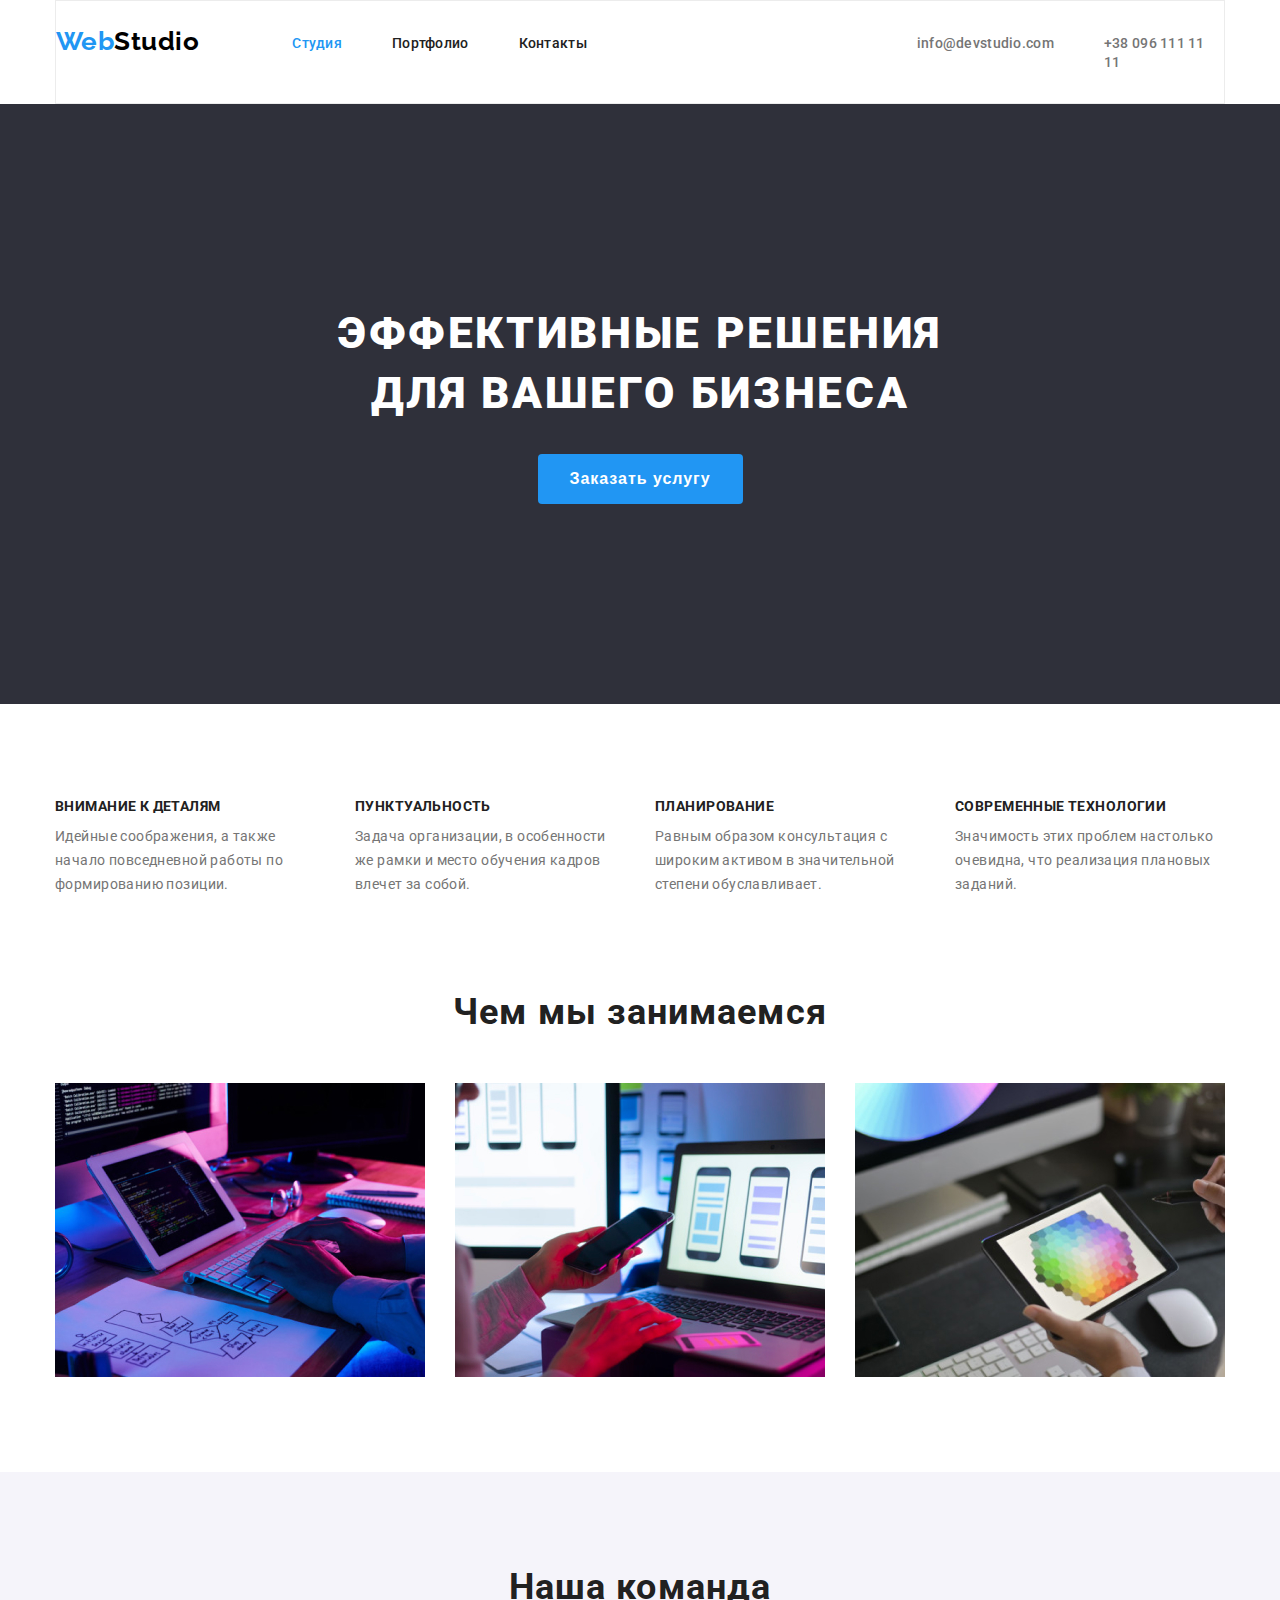
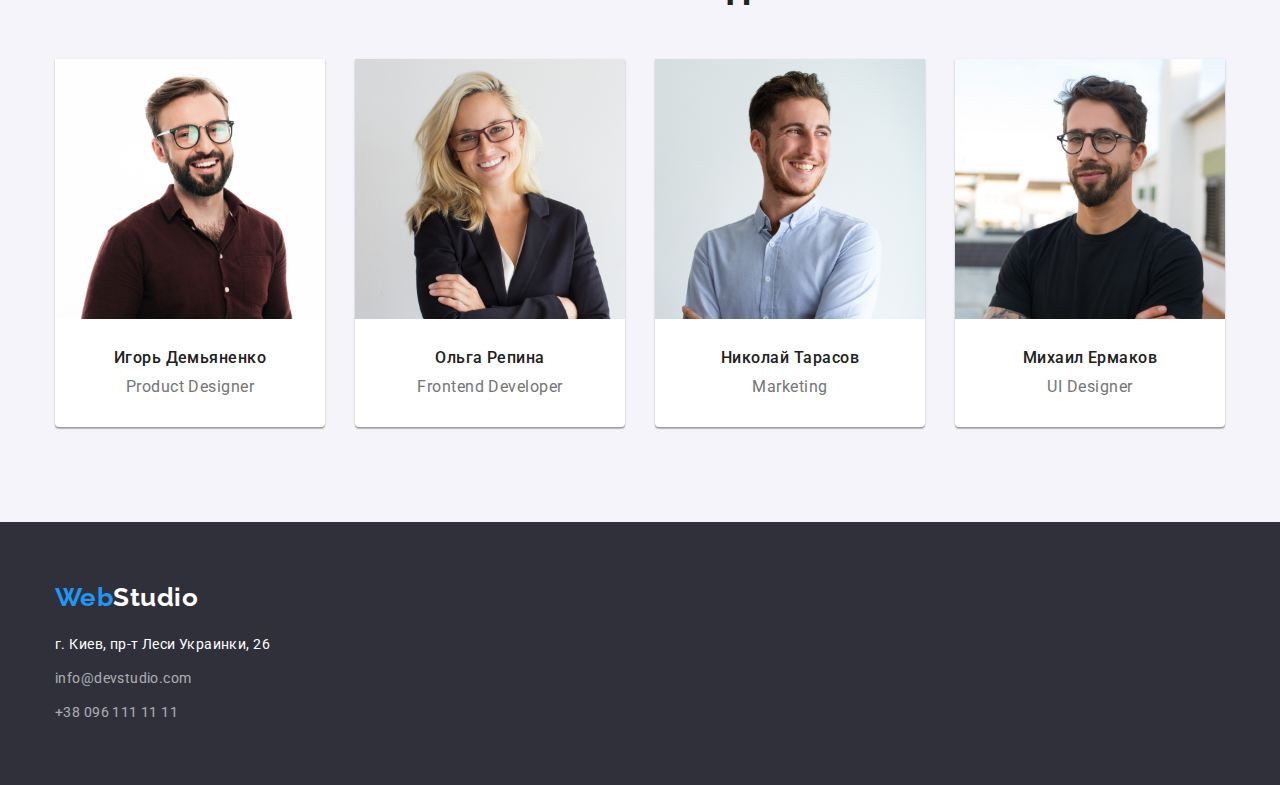
==== index.html @ 9d83a107 "Previous HW" ====
<!DOCTYPE html>
<html lang="ru">

<head>
    <meta charset="UTF-8">
    <link rel="stylesheet" href="./css/styles.css">
    <meta name="viewport" content="width=device-width, initial-scale=1.0">
    <link rel="preconnect" href="https://fonts.googleapis.com">
    <link rel="preconnect" href="https://fonts.gstatic.com" crossorigin>
    <link href="https://fonts.googleapis.com/css2?family=Raleway:wght@700&family=Roboto:wght@400;500;700;900&display=swap" rel="stylesheet">
    <title>WebStudio</title>
</head>

<body>
    <div class="wrapper">
            <!-- Header -->
        <header class="header">
            <nav class="header-nav">
                <a href="#" class="logo header-logo link"><span class="link-span">Web</span>Studio</a>
                <ul class="header-list list">
                    <li class="header-item"><a class="header-link active link" href="#">Студия</a></li>
                    <li class="header-item"><a class="header-link link" href="./portfolio.html">Портфолио</a></li>
                    <li class="header-item"><a class="header-link link" href="#">Контакты</a></li>
                </ul>
            </nav>
                <ul class="header-contact list">
                    <li class="header-item"><a class="header-email-link link" href="mailto:info@devstudio.com">info@devstudio.com</a></li>
                    <li class="header-item"><a class="header-tel-link link" href="tel:+38 096 111 11 11">+38 096 111 11 11</a></li>
                </ul>
        </header>
    
    </div>

        <!-- Main -->
        <main>
            <section class="first-section">
                <div class="wrapper">
                    <div class="block">
                        <h1 class="first-title">Эффективные решения для вашего бизнеса</h1>
                        <button class="first-section-btn btn" type="button">Заказать услугу</button>
                    </div>
                </div>
            </section>

        <div class="wrapper">
            <!-- Benefits -->
            <section class="benefits-class">
                <ul class="benefits-list list">
                    <li class="benefits-list-item">
                        <h3 class="benefits-list-title">Внимание к деталям</h3>
                        <p class="benefits-list-description">Идейные соображения, а также начало повседневной работы по формированию позиции.</p>
                    </li>
                    <li class="benefits-list-item">
                        <h3 class="benefits-list-title">Пунктуальность</h3>
                        <p class="benefits-list-description">Задача организации, в особенности же рамки и место обучения кадров влечет за собой.</p>
                    </li>
                    <li class="benefits-list-item">
                        <h3 class="benefits-list-title">Планирование</h3>
                        <p class="benefits-list-description">Равным образом консультация с широким активом в значительной степени обуславливает.</p>
                    </li>
                    <li class="benefits-list-item">
                        <h3 class="benefits-list-title">Современные технологии</h3>
                        <p class="benefits-list-description">Значимость этих проблем настолько очевидна, что реализация плановых заданий.</p>
                    </li>
                </ul>
            </section>

            <!-- What we do -->
            <section class="wwd-section">
                <h2 class="wwd-title">Чем мы занимаемся</h2>
                <ul class="wwd-list list">
                    <li class="wwd-list-item"><img src="./images/img1.jpg" alt="Человек работает на компьютере" width="370"></li>
                    <li class="wwd-list-item"><img src="./images/img2.jpg" alt="Человек работает на смартфоне" width="370"></li>
                    <li class="wwd-list-item"><img src="./images/img3.jpg" alt="Человек работает на планшете" width="370"></li>
                </ul>
            </section>
        </div>

            <!-- Our Team -->
            <section class="team-section">
                <div class="wrapper">
                    <h2 class="team-title">Наша команда</h2>
                    <ul class="team-list list">
                        <li class="team-list-item">
                            <img src="./images/personal1.jpg" alt="Игорь Демьяненко-Product Designer" width="270" />
                            <h2 class="team-list-item-title">Игорь Демьяненко</h2>
                            <p class="team-list-item-text" lang="en">Product Designer</p>
                        </li>
                        <li class="team-list-item">
                            <img src="./images/personal2.jpg" alt="Ольга Репина-Frontend Developer" width="270" />
                            <h2 class="team-list-item-title">Ольга Репина</h2>
                            <p class="team-list-item-text" lang="en">Frontend Developer</p>
                        </li>
                        <li class="team-list-item">
                            <img src="./images/personal3.jpg" alt="Николай Тарасов-Marketing" width="270" />
                            <h2 class="team-list-item-title">Николай Тарасов</h2>
                            <p class="team-list-item-text" lang="en">Marketing</p>
                        </li>
                        <li class="team-list-item">
                            <img src="./images/personal4.jpg" alt="Михаил Ермаков-UI Designer" width="270" />
                            <h2 class="team-list-item-title">Михаил Ермаков</h2>
                            <p class="team-list-item-text" lang="en">UI Designer</p>
                        </li>         
                    </ul>
                </div>
            </section>
        </main>
        
            <!-- Footer -->
            <footer class="footer">
                <div class="wrapper">
                    <a href="#" class="footer-logo link"><span class="link-span">Web</span>Studio</a>
                    <address class="footer-address">г. Киев, пр-т Леси Украинки, 26</address>
                    <ul class="footer-list list">
                        <li class="footer-item"><a class="footer-email-link link" href="mailto:info@devstudio.com">info@devstudio.com</a></li>
                        <li class="footer-item"><a class="footer-tel-link link" href="tel:+38 096 111 11 11">+38 096 111 11 11</a></li>
                    </ul>
                </div>
            </footer>
</body>

</html>
---- css/styles.css ----
:root {
  --primary-title-color: #ffffff;
  --secondary-title-color: #212121;
  --secondary-text-color: #757575;
  --accent-color: #2196f3;
}

body {
  font-family: 'Roboto', sans-serif;
  letter-spacing: 0.03em;
  margin: 0;
}

* {
  padding: 0;
  margin: 0;
  border: 0;
  box-sizing: border-box;
}

img {
  display: block;
}

h1,
h2,
h3,
h4,
h5,
h6,
p {
  margin: 0;
}

ul {
  margin: 0;
  padding: 0;
}

.wrapper {
  width: 1200px;
  margin: 0 auto;
  padding-left: 15px;
  padding-right: 15px;
}

.link {
  text-decoration: none;
}

.list {
  list-style: none;
}

.btn {
  padding: 10px 32px;
}

.logo {
  font-family: Raleway;
  font-style: normal;
  font-weight: bold;
  font-size: 26px;
  line-height: 1.19;
  color: #000;
}

.footer-logo {
  font-family: Raleway;
  font-style: normal;
  font-weight: bold;
  font-size: 26px;
  line-height: 1.19;
  color: #fff;
}

.link-span {
  font-family: Raleway;
  font-style: normal;
  font-weight: bold;
  font-size: 26px;
  line-height: 1.19;
  color: var(--accent-color);
}

/* Header */

.header {
  display: flex;
  border: 1px solid #ececec;
}

.header-logo {
  margin-right: 93px;
  padding-top: 25px;
  padding-bottom: 25px;
}

.header-nav {
  display: flex;
  flex-direction: row;
}

.header-list {
  display: flex;
  flex-direction: row;
  padding: 32px 0px;
  margin-right: 330px;
}

.header-item {
  margin-right: 50px;
}

.header-item:last-child {
  margin-right: 0;
}

.header-contact {
  display: flex;
  padding: 32px 0px;
}

.header-link {
  font-weight: 500;
  font-size: 14px;
  line-height: 1.14;
  letter-spacing: 0.02em;
  color: var(--secondary-title-color);
}

.header-link.active {
  color: var(--accent-color);
}

.header-link:hover {
  color: var(--accent-color);
}

.header-email-link {
  font-weight: 500;
  font-size: 14px;
  line-height: 1.14;
  letter-spacing: 0.02em;
  color: var(--secondary-text-color);
}

.header-email-link:hover {
  color: var(--accent-color);
}

.header-tel-link {
  font-weight: 500;
  font-size: 14px;
  line-height: 1.14;
  letter-spacing: 0.02em;
  color: var(--secondary-text-color);
}

.header-tel-link:hover {
  color: var(--accent-color);
}

/* First Section */

.first-section {
  background-color: #2f303a;
  padding-bottom: 200px;
  padding-top: 200px;
}

.block {
  display: flex;
  justify-content: center;
  align-items: center;
  flex-direction: column;
}

.first-title {
  font-weight: 900;
  font-size: 44px;
  line-height: 1.36;
  text-align: center;
  letter-spacing: 0.06em;
  text-transform: uppercase;
  color: var(--primary-title-color);
  width: 700px;
  margin-bottom: 30px;
}

.first-section-btn {
  padding: 10px 32px;
  border: transparent;
  border-radius: 4px;
  cursor: pointer;
  font-weight: 700;
  font-size: 16px;
  line-height: 1.88;
  display: flex;
  align-items: center;
  text-align: center;
  letter-spacing: 0.06em;
  background-color: var(--accent-color);
  color: var(--primary-title-color);
}

/* Benefits Section */

.benefits-class {
  padding-top: 95px;
  padding-bottom: 95px;
}

.benefits-list {
  display: flex;
  justify-content: space-between;
}

.benefits-list-title {
  margin-bottom: 10px;
  font-weight: bold;
  font-size: 14px;
  line-height: 1.14;
  letter-spacing: 0.03em;
  text-transform: uppercase;
  color: var(--secondary-title-color);
}

.benefits-list-description {
  width: 270px;
  font-weight: normal;
  font-size: 14px;
  line-height: 1.71;
  letter-spacing: 0.03em;
  color: var(--secondary-text-color);
}

/* What we do section */

.wwd-section {
  padding-bottom: 95px;
}

.wwd-title {
  display: flex;
  justify-content: center;
  font-weight: bold;
  font-size: 36px;
  line-height: 1.16;
  letter-spacing: 0.03em;
  color: var(--secondary-title-color);
  margin-bottom: 50px;
}

.wwd-list {
  display: flex;
}

.wwd-list-item:not(:last-child) {
  margin-right: 30px;
}

/* Our team section */

.team-section {
  background-color: #f5f4fa;
  padding-bottom: 95px;
  padding-top: 95px;
}

.team-title {
  display: flex;
  justify-content: center;
  font-weight: bold;
  font-size: 36px;
  line-height: 1.16;
  letter-spacing: 0.03em;
  color: var(--secondary-title-color);

  margin-bottom: 50px;
}

.team-list {
  display: flex;
}

.team-list-item:not(:last-child) {
  margin-right: 30px;
}

.team-list-item {
  background: #ffffff;
  box-shadow: 0px 1px 3px rgba(0, 0, 0, 0.12), 0px 1px 1px rgba(0, 0, 0, 0.14),
    0px 2px 1px rgba(0, 0, 0, 0.2);
  border-radius: 0px 0px 4px 4px;
  width: 270px;
}

.team-list-item-title {
  font-weight: 500;
  font-size: 16px;
  line-height: 1.18;
  text-align: center;
  letter-spacing: 0.03em;
  color: var(--secondary-title-color);
  margin-top: 30px;
}

.team-list-item-text {
  font-weight: normal;
  font-size: 16px;
  line-height: 1.18;
  text-align: center;
  letter-spacing: 0.03em;
  color: var(--secondary-text-color);
  margin-top: 10px;
  margin-bottom: 30px;
}

/* Footer */

.footer {
  background-color: #2f303a;
  padding-top: 60px;
  padding-bottom: 60px;
}

.footer-logo {
  display: inline-block;
  margin-bottom: 20px;
}

.footer-item:not(:last-child) {
  margin-bottom: 10px;
}

.footer-address {
  font-style: normal;
  font-size: 14px;
  line-height: 1.71;
  letter-spacing: 0.03em;
  color: var(--primary-title-color);
  margin-bottom: 10px;
}

.footer-email-link {
  font-weight: normal;
  font-size: 14px;
  line-height: 1.71;
  letter-spacing: 0.03em;
  color: var(--primary-title-color);
  opacity: 0.6;
}

.footer-tel-link {
  font-weight: normal;
  font-size: 14px;
  line-height: 1.71;
  letter-spacing: 0.03em;
  color: var(--primary-title-color);
  opacity: 0.6;
}

/* Portfolio */

.portfolio-section {
  padding: 95px 0;
}

/* Filter */

.fiter-nav {
  display: flex;
  align-items: center;
}

.filter-list {
  display: flex;
  justify-content: center;
  margin-bottom: 50px;
}

.filter-item {
  margin-right: 8px;
}

.filter-link {
  cursor: pointer;
  font-family: inherit;
  font-weight: 500;
  font-size: 16px;
  line-height: 1.63;
  text-align: center;
  color: var(--secondary-title-color);
  border-radius: 4px;
  background: #f5f4fa;
  padding: 6px 22px;
  border: transparent;
}

.filter-link:hover {
  background-color: var(--accent-color);
  color: var(--primary-title-color);
}

.filter-link.active {
  background-color: var(--accent-color);
  color: var(--primary-title-color);
}

/* Product */

.product-list {
  display: flex;
  flex-wrap: wrap;
  font-size: 16px;
  line-height: 1.88;
  margin-right: -30px;
  margin-bottom: -30px;
}

.product-item {
  background: #ffffff;
  box-sizing: border-box;
  margin-right: 30px;
  margin-bottom: 30px;
  width: 370px;
  flex-basis: calc(100% / 3 - 30px);
}

.product-block {
  padding: 20px 24px;
  border: 1px solid #eeeeee;
}

.product-title {
  font-weight: 700;
  font-size: 18px;
  line-height: 2;
  letter-spacing: 0.06em;
  color: var(--secondary-title-color);
  margin-bottom: 5px;
}

.product-description {
  font-weight: normal;
  font-size: 16px;
  line-height: 1.87;
  letter-spacing: 0.03em;
  color: var(--secondary-text-color);
}
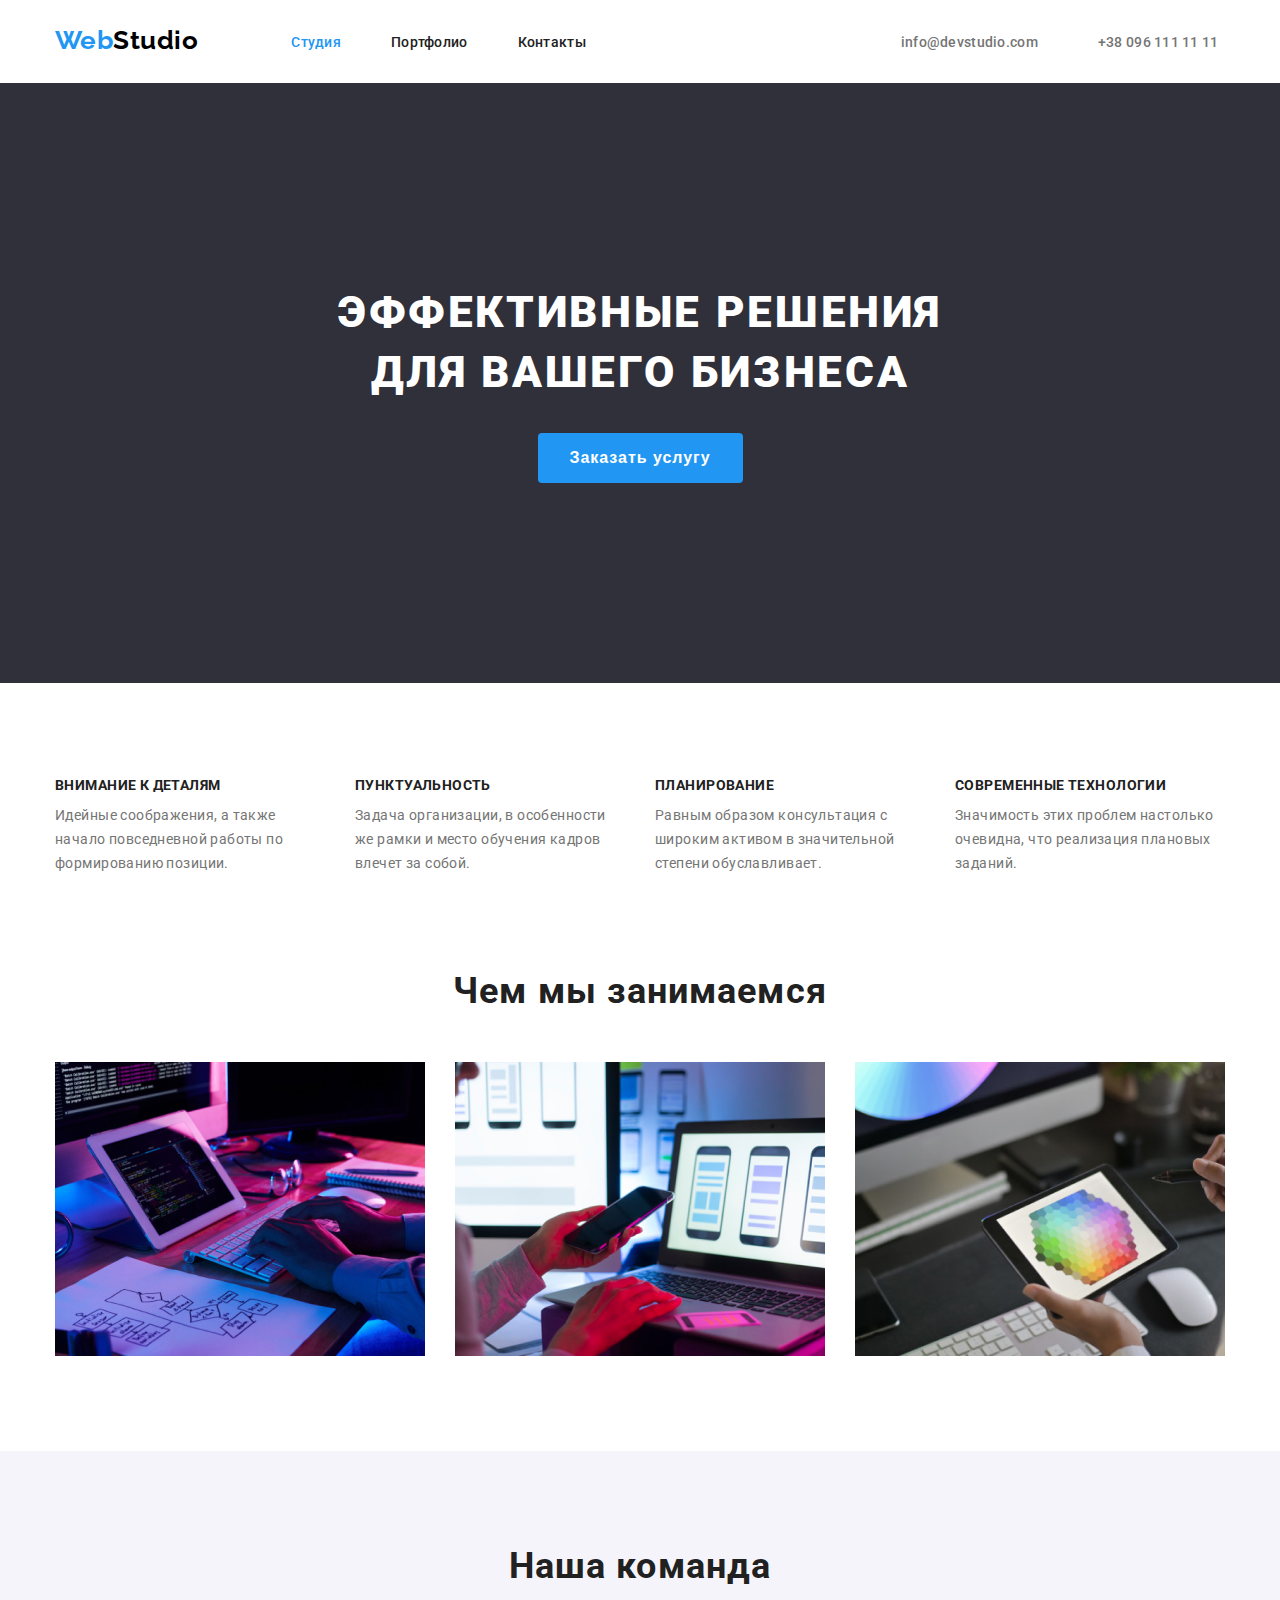
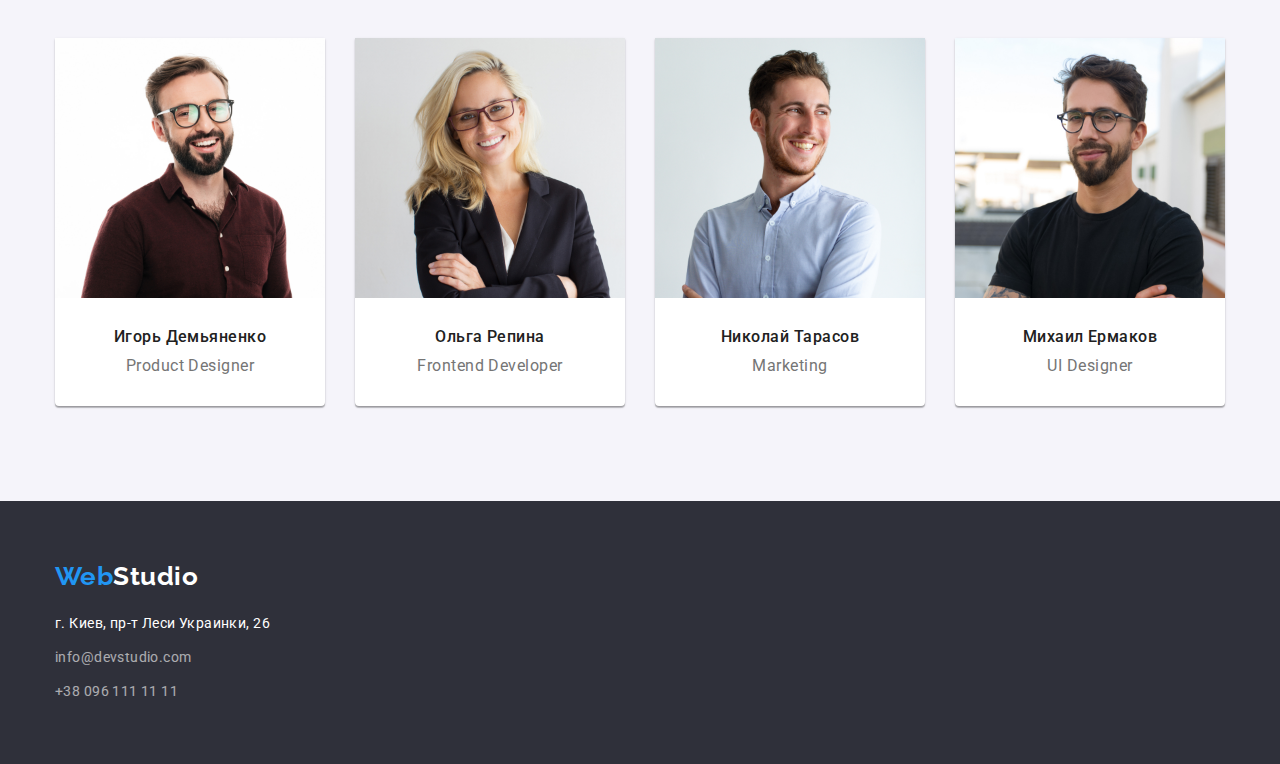
==== commit 7e943bd9: "svg" ====
--- a/index.html
+++ b/index.html
@@ -24,8 +24,8 @@
                 </ul>
             </nav>
                 <ul class="header-contact list">
-                    <li class="header-item"><a class="header-email-link link" href="mailto:info@devstudio.com">info@devstudio.com</a></li>
-                    <li class="header-item"><a class="header-tel-link link" href="tel:+38 096 111 11 11">+38 096 111 11 11</a></li>
+                    <li class="header-contact-item header-item"><a class="header-email-link link" href="mailto:info@devstudio.com">info@devstudio.com</a></li>
+                    <li class="header-contact-item header-item"><a class="header-tel-link link" href="tel:+38 096 111 11 11">+38 096 111 11 11</a></li>
                 </ul>
         </header>
     
--- a/css/styles.css
+++ b/css/styles.css
@@ -87,6 +87,10 @@
 
 .header {
   display: flex;
+}
+
+.header-portfolio {
+  display: flex;
   border: 1px solid #ececec;
 }
 
@@ -105,7 +109,7 @@
   display: flex;
   flex-direction: row;
   padding: 32px 0px;
-  margin-right: 330px;
+  margin-right: 305px;
 }
 
 .header-item {
@@ -143,6 +147,17 @@
   line-height: 1.14;
   letter-spacing: 0.02em;
   color: var(--secondary-text-color);
+}
+
+.header-contact-item::before {
+  content: '';
+  background-image: url(../images/envelope.svg);
+  background-size: contain;
+  background-repeat: no-repeat;
+  background-position: center;
+  margin-right: 10px;
+  width: 16px;
+  height: 12px;
 }
 
 .header-email-link:hover {
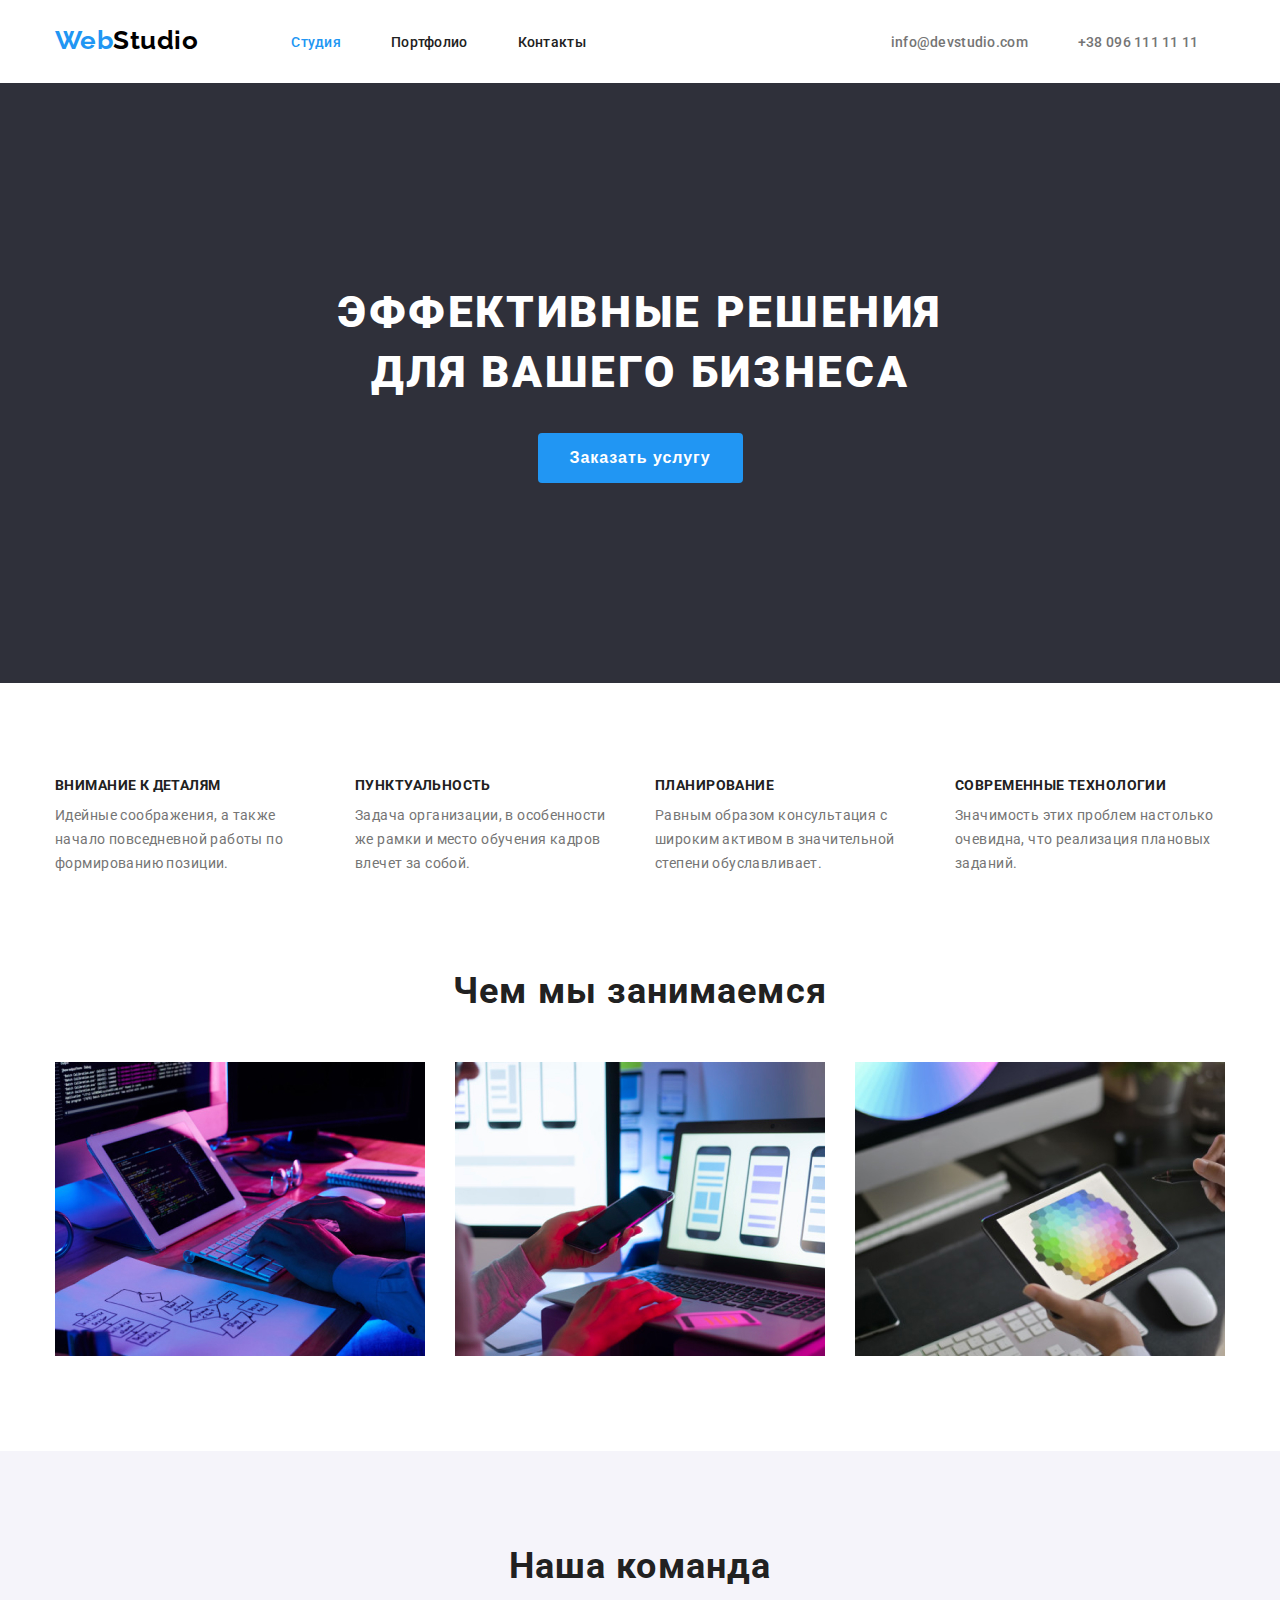
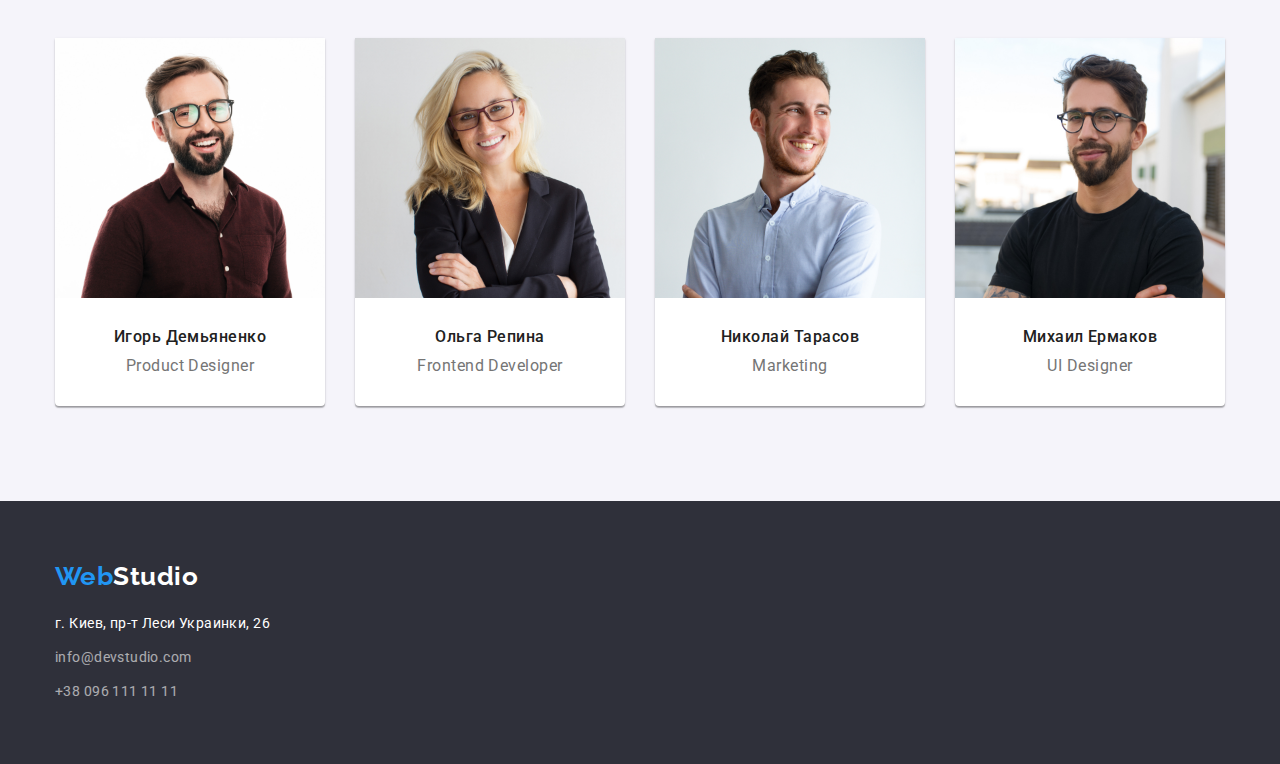
==== commit 1fa4029e: "." ====
--- a/index.html
+++ b/index.html
@@ -24,8 +24,8 @@
                 </ul>
             </nav>
                 <ul class="header-contact list">
-                    <li class="header-contact-item header-item"><a class="header-email-link link" href="mailto:info@devstudio.com">info@devstudio.com</a></li>
-                    <li class="header-contact-item header-item"><a class="header-tel-link link" href="tel:+38 096 111 11 11">+38 096 111 11 11</a></li>
+                    <li class="header-item"><a class="header-email-link link" href="mailto:info@devstudio.com">info@devstudio.com</a></li>
+                    <li class="header-item"><a class="header-tel-link link" href="tel:+38 096 111 11 11">+38 096 111 11 11</a></li>
                 </ul>
         </header>
     
--- a/css/styles.css
+++ b/css/styles.css
@@ -149,17 +149,6 @@
   color: var(--secondary-text-color);
 }
 
-.header-contact-item::before {
-  content: '';
-  background-image: url(../images/envelope.svg);
-  background-size: contain;
-  background-repeat: no-repeat;
-  background-position: center;
-  margin-right: 10px;
-  width: 16px;
-  height: 12px;
-}
-
 .header-email-link:hover {
   color: var(--accent-color);
 }
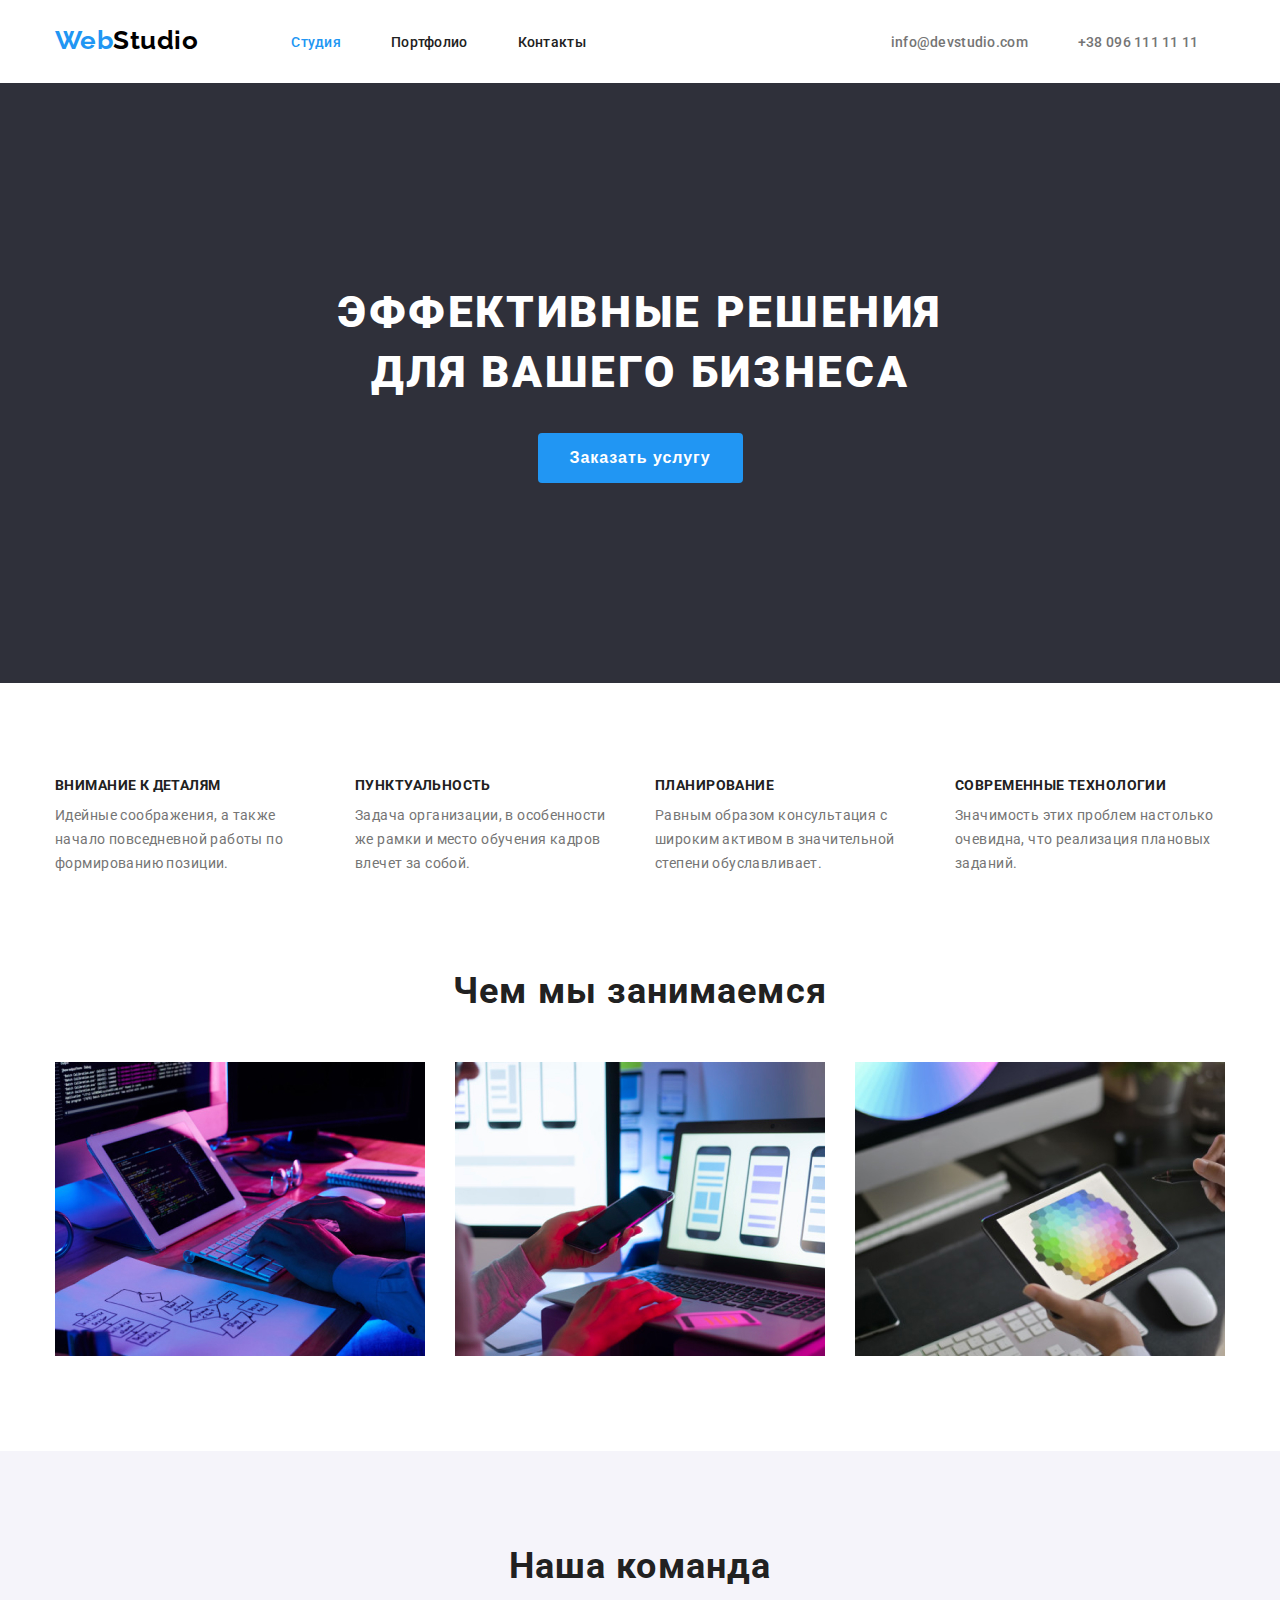
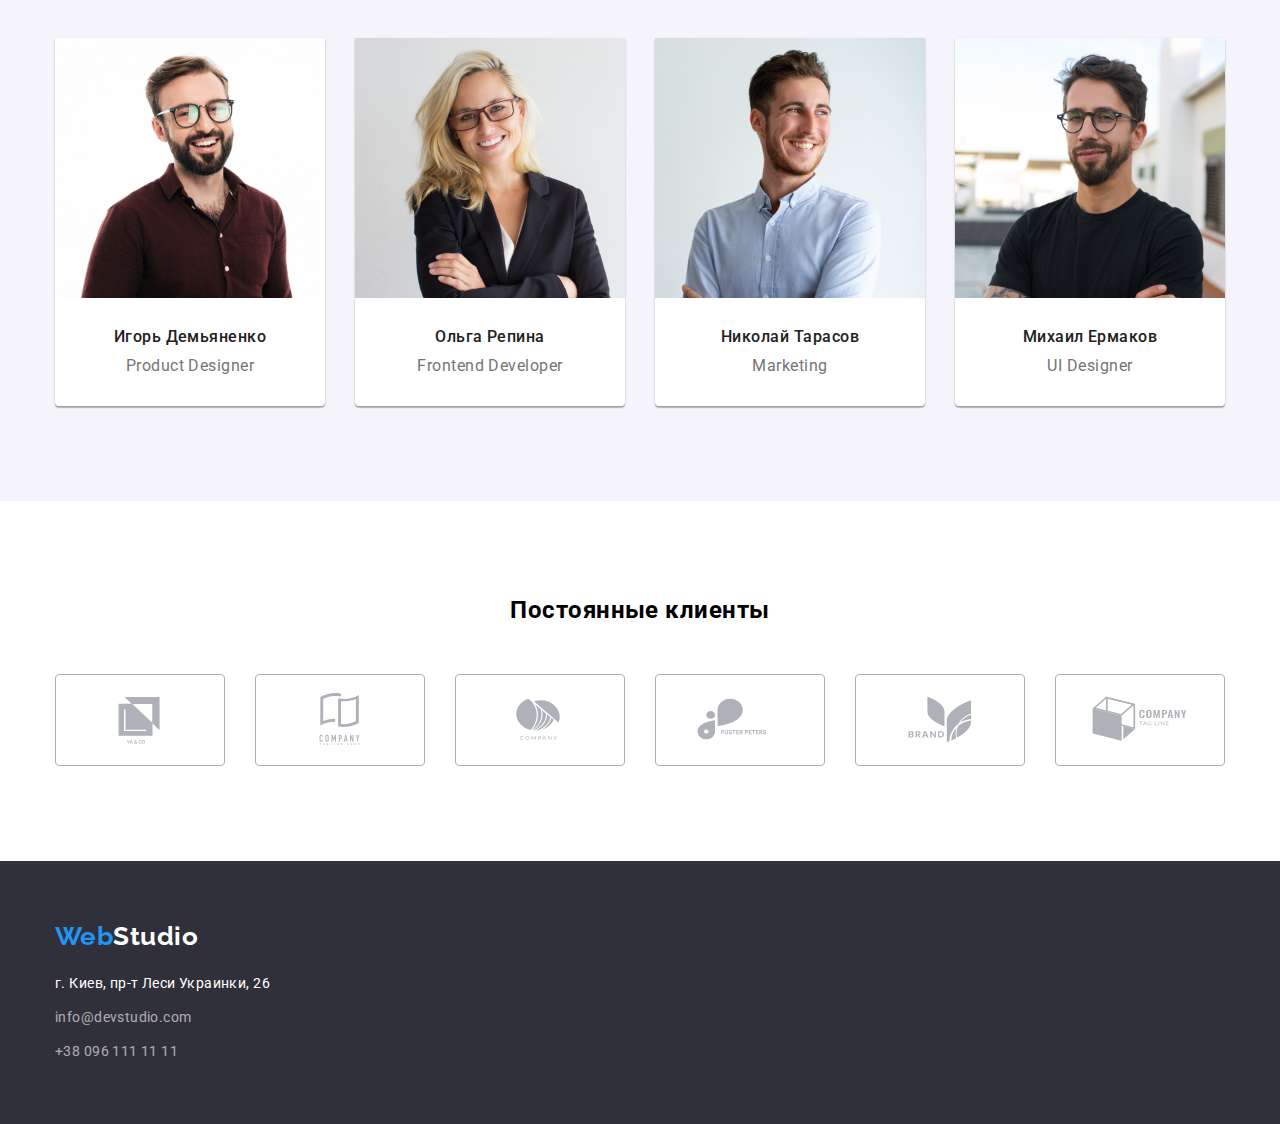
==== commit 2a5148c9: "clients" ====
--- a/index.html
+++ b/index.html
@@ -1,122 +1,205 @@
 <!DOCTYPE html>
 <html lang="ru">
-
-<head>
-    <meta charset="UTF-8">
-    <link rel="stylesheet" href="./css/styles.css">
-    <meta name="viewport" content="width=device-width, initial-scale=1.0">
-    <link rel="preconnect" href="https://fonts.googleapis.com">
-    <link rel="preconnect" href="https://fonts.gstatic.com" crossorigin>
-    <link href="https://fonts.googleapis.com/css2?family=Raleway:wght@700&family=Roboto:wght@400;500;700;900&display=swap" rel="stylesheet">
+  <head>
+    <meta charset="UTF-8" />
+    <link rel="stylesheet" href="./css/styles.css" />
+    <meta name="viewport" content="width=device-width, initial-scale=1.0" />
+    <link rel="preconnect" href="https://fonts.googleapis.com" />
+    <link rel="preconnect" href="https://fonts.gstatic.com" crossorigin />
+    <link
+      href="https://fonts.googleapis.com/css2?family=Raleway:wght@700&family=Roboto:wght@400;500;700;900&display=swap"
+      rel="stylesheet"
+    />
     <title>WebStudio</title>
-</head>
-
-<body>
+  </head>
+
+  <body>
     <div class="wrapper">
-            <!-- Header -->
-        <header class="header">
-            <nav class="header-nav">
-                <a href="#" class="logo header-logo link"><span class="link-span">Web</span>Studio</a>
-                <ul class="header-list list">
-                    <li class="header-item"><a class="header-link active link" href="#">Студия</a></li>
-                    <li class="header-item"><a class="header-link link" href="./portfolio.html">Портфолио</a></li>
-                    <li class="header-item"><a class="header-link link" href="#">Контакты</a></li>
-                </ul>
-            </nav>
-                <ul class="header-contact list">
-                    <li class="header-item"><a class="header-email-link link" href="mailto:info@devstudio.com">info@devstudio.com</a></li>
-                    <li class="header-item"><a class="header-tel-link link" href="tel:+38 096 111 11 11">+38 096 111 11 11</a></li>
-                </ul>
-        </header>
-    
+      <!-- Header -->
+      <header class="header">
+        <nav class="header-nav">
+          <a href="#" class="logo header-logo link"><span class="link-span">Web</span>Studio</a>
+          <ul class="header-list list">
+            <li class="header-item"><a class="header-link active link" href="#">Студия</a></li>
+            <li class="header-item">
+              <a class="header-link link" href="./portfolio.html">Портфолио</a>
+            </li>
+            <li class="header-item"><a class="header-link link" href="#">Контакты</a></li>
+          </ul>
+        </nav>
+        <ul class="header-contact list">
+          <li class="header-item">
+            <a class="header-email-link link" href="mailto:info@devstudio.com"
+              >info@devstudio.com</a
+            >
+          </li>
+          <li class="header-item">
+            <a class="header-tel-link link" href="tel:+38 096 111 11 11">+38 096 111 11 11</a>
+          </li>
+        </ul>
+      </header>
     </div>
 
-        <!-- Main -->
-        <main>
-            <section class="first-section">
-                <div class="wrapper">
-                    <div class="block">
-                        <h1 class="first-title">Эффективные решения для вашего бизнеса</h1>
-                        <button class="first-section-btn btn" type="button">Заказать услугу</button>
-                    </div>
-                </div>
-            </section>
-
+    <!-- Main -->
+    <main>
+      <section class="first-section">
         <div class="wrapper">
-            <!-- Benefits -->
-            <section class="benefits-class">
-                <ul class="benefits-list list">
-                    <li class="benefits-list-item">
-                        <h3 class="benefits-list-title">Внимание к деталям</h3>
-                        <p class="benefits-list-description">Идейные соображения, а также начало повседневной работы по формированию позиции.</p>
-                    </li>
-                    <li class="benefits-list-item">
-                        <h3 class="benefits-list-title">Пунктуальность</h3>
-                        <p class="benefits-list-description">Задача организации, в особенности же рамки и место обучения кадров влечет за собой.</p>
-                    </li>
-                    <li class="benefits-list-item">
-                        <h3 class="benefits-list-title">Планирование</h3>
-                        <p class="benefits-list-description">Равным образом консультация с широким активом в значительной степени обуславливает.</p>
-                    </li>
-                    <li class="benefits-list-item">
-                        <h3 class="benefits-list-title">Современные технологии</h3>
-                        <p class="benefits-list-description">Значимость этих проблем настолько очевидна, что реализация плановых заданий.</p>
-                    </li>
-                </ul>
-            </section>
-
-            <!-- What we do -->
-            <section class="wwd-section">
-                <h2 class="wwd-title">Чем мы занимаемся</h2>
-                <ul class="wwd-list list">
-                    <li class="wwd-list-item"><img src="./images/img1.jpg" alt="Человек работает на компьютере" width="370"></li>
-                    <li class="wwd-list-item"><img src="./images/img2.jpg" alt="Человек работает на смартфоне" width="370"></li>
-                    <li class="wwd-list-item"><img src="./images/img3.jpg" alt="Человек работает на планшете" width="370"></li>
-                </ul>
-            </section>
+          <div class="block">
+            <h1 class="first-title">Эффективные решения для вашего бизнеса</h1>
+            <button class="first-section-btn btn" type="button">Заказать услугу</button>
+          </div>
         </div>
-
-            <!-- Our Team -->
-            <section class="team-section">
-                <div class="wrapper">
-                    <h2 class="team-title">Наша команда</h2>
-                    <ul class="team-list list">
-                        <li class="team-list-item">
-                            <img src="./images/personal1.jpg" alt="Игорь Демьяненко-Product Designer" width="270" />
-                            <h2 class="team-list-item-title">Игорь Демьяненко</h2>
-                            <p class="team-list-item-text" lang="en">Product Designer</p>
-                        </li>
-                        <li class="team-list-item">
-                            <img src="./images/personal2.jpg" alt="Ольга Репина-Frontend Developer" width="270" />
-                            <h2 class="team-list-item-title">Ольга Репина</h2>
-                            <p class="team-list-item-text" lang="en">Frontend Developer</p>
-                        </li>
-                        <li class="team-list-item">
-                            <img src="./images/personal3.jpg" alt="Николай Тарасов-Marketing" width="270" />
-                            <h2 class="team-list-item-title">Николай Тарасов</h2>
-                            <p class="team-list-item-text" lang="en">Marketing</p>
-                        </li>
-                        <li class="team-list-item">
-                            <img src="./images/personal4.jpg" alt="Михаил Ермаков-UI Designer" width="270" />
-                            <h2 class="team-list-item-title">Михаил Ермаков</h2>
-                            <p class="team-list-item-text" lang="en">UI Designer</p>
-                        </li>         
-                    </ul>
-                </div>
-            </section>
-        </main>
-        
-            <!-- Footer -->
-            <footer class="footer">
-                <div class="wrapper">
-                    <a href="#" class="footer-logo link"><span class="link-span">Web</span>Studio</a>
-                    <address class="footer-address">г. Киев, пр-т Леси Украинки, 26</address>
-                    <ul class="footer-list list">
-                        <li class="footer-item"><a class="footer-email-link link" href="mailto:info@devstudio.com">info@devstudio.com</a></li>
-                        <li class="footer-item"><a class="footer-tel-link link" href="tel:+38 096 111 11 11">+38 096 111 11 11</a></li>
-                    </ul>
-                </div>
-            </footer>
-</body>
-
-</html>+      </section>
+
+      <div class="wrapper">
+        <!-- Benefits -->
+        <section class="benefits-class">
+          <ul class="benefits-list list">
+            <li class="benefits-list-item">
+              <h3 class="benefits-list-title">Внимание к деталям</h3>
+              <p class="benefits-list-description">
+                Идейные соображения, а также начало повседневной работы по формированию позиции.
+              </p>
+            </li>
+            <li class="benefits-list-item">
+              <h3 class="benefits-list-title">Пунктуальность</h3>
+              <p class="benefits-list-description">
+                Задача организации, в особенности же рамки и место обучения кадров влечет за собой.
+              </p>
+            </li>
+            <li class="benefits-list-item">
+              <h3 class="benefits-list-title">Планирование</h3>
+              <p class="benefits-list-description">
+                Равным образом консультация с широким активом в значительной степени обуславливает.
+              </p>
+            </li>
+            <li class="benefits-list-item">
+              <h3 class="benefits-list-title">Современные технологии</h3>
+              <p class="benefits-list-description">
+                Значимость этих проблем настолько очевидна, что реализация плановых заданий.
+              </p>
+            </li>
+          </ul>
+        </section>
+
+        <!-- What we do -->
+        <section class="wwd-section">
+          <h2 class="wwd-title">Чем мы занимаемся</h2>
+          <ul class="wwd-list list">
+            <li class="wwd-list-item">
+              <img src="./images/img1.jpg" alt="Человек работает на компьютере" width="370" />
+            </li>
+            <li class="wwd-list-item">
+              <img src="./images/img2.jpg" alt="Человек работает на смартфоне" width="370" />
+            </li>
+            <li class="wwd-list-item">
+              <img src="./images/img3.jpg" alt="Человек работает на планшете" width="370" />
+            </li>
+          </ul>
+        </section>
+      </div>
+
+      <!-- Our Team -->
+      <section class="team-section">
+        <div class="wrapper">
+          <h2 class="team-title">Наша команда</h2>
+          <ul class="team-list list">
+            <li class="team-list-item">
+              <img
+                src="./images/personal1.jpg"
+                alt="Игорь Демьяненко-Product Designer"
+                width="270"
+              />
+              <h2 class="team-list-item-title">Игорь Демьяненко</h2>
+              <p class="team-list-item-text" lang="en">Product Designer</p>
+            </li>
+            <li class="team-list-item">
+              <img src="./images/personal2.jpg" alt="Ольга Репина-Frontend Developer" width="270" />
+              <h2 class="team-list-item-title">Ольга Репина</h2>
+              <p class="team-list-item-text" lang="en">Frontend Developer</p>
+            </li>
+            <li class="team-list-item">
+              <img src="./images/personal3.jpg" alt="Николай Тарасов-Marketing" width="270" />
+              <h2 class="team-list-item-title">Николай Тарасов</h2>
+              <p class="team-list-item-text" lang="en">Marketing</p>
+            </li>
+            <li class="team-list-item">
+              <img src="./images/personal4.jpg" alt="Михаил Ермаков-UI Designer" width="270" />
+              <h2 class="team-list-item-title">Михаил Ермаков</h2>
+              <p class="team-list-item-text" lang="en">UI Designer</p>
+            </li>
+          </ul>
+        </div>
+      </section>
+
+      <!-- Clients -->
+      <section class="clients-section">
+        <div class="wrapper">
+          <h2 class="clients-title">Постоянные клиенты</h2>
+          <ul class="clients-list list">
+            <li class="clients-item logo1">
+              <a href="" class="clients-item-link link">
+                <svg class="clients-svg" width="106" height="60">
+                  <use href="./images/symbol-defs.svg#logo1"></use>
+                </svg>
+              </a>
+            </li>
+            <li class="clients-item logo2">
+              <a href="" class="clients-item-link link">
+                <svg class="clients-svg" width="106" height="60">
+                  <use href="./images/symbol-defs.svg#logo2"></use>
+                </svg>
+              </a>
+            </li>
+            <li class="clients-item logo3">
+              <a href="" class="clients-item-link link">
+                <svg class="clients-svg" width="106" height="60">
+                  <use href="./images/symbol-defs.svg#logo3"></use>
+                </svg>
+              </a>
+            </li>
+            <li class="clients-item logo4">
+              <a href="" class="clients-item-link link">
+                <svg class="clients-svg" width="106" height="60">
+                  <use href="./images/symbol-defs.svg#logo4"></use>
+                </svg>
+              </a>
+            </li>
+            <li class="clients-item logo5">
+              <a href="" class="clients-item-link link">
+                <svg class="clients-svg" width="106" height="60">
+                  <use href="./images/symbol-defs.svg#logo5"></use>
+                </svg>
+              </a>
+            </li>
+            <li class="clients-item logo6">
+              <a href="" class="clients-item-link link">
+                <svg class="clients-svg" width="106" height="60">
+                  <use href="./images/symbol-defs.svg#logo6"></use>
+                </svg>
+              </a>
+            </li>
+          </ul>
+        </div>
+      </section>
+    </main>
+
+    <!-- Footer -->
+    <footer class="footer">
+      <div class="wrapper">
+        <a href="#" class="footer-logo link"><span class="link-span">Web</span>Studio</a>
+        <address class="footer-address">г. Киев, пр-т Леси Украинки, 26</address>
+        <ul class="footer-list list">
+          <li class="footer-item">
+            <a class="footer-email-link link" href="mailto:info@devstudio.com"
+              >info@devstudio.com</a
+            >
+          </li>
+          <li class="footer-item">
+            <a class="footer-tel-link link" href="tel:+38 096 111 11 11">+38 096 111 11 11</a>
+          </li>
+        </ul>
+      </div>
+    </footer>
+  </body>
+</html>
--- a/css/styles.css
+++ b/css/styles.css
@@ -3,6 +3,7 @@
   --secondary-title-color: #212121;
   --secondary-text-color: #757575;
   --accent-color: #2196f3;
+  --clients-color: #afb1b8;
 }
 
 body {
@@ -321,6 +322,54 @@
   margin-bottom: 30px;
 }
 
+/* Clients */
+
+.clients-section {
+  padding-top: 95px;
+  padding-bottom: 95px;
+}
+
+.clients-title {
+  display: flex;
+  justify-content: center;
+  margin-bottom: 50px;
+}
+
+.clients-list {
+  display: flex;
+  flex-direction: row;
+  margin-right: -30px;
+}
+
+.clients-item {
+  margin-right: 30px;
+  flex-basis: calc(100% / 6 - 30px);
+}
+
+.clients-item-link {
+  width: 170px;
+  height: 92px;
+  border: 1px solid #afb1b8;
+  border-radius: 4px;
+  display: flex;
+  justify-content: center;
+  align-items: center;
+  fill: #afb1b8;
+}
+
+.clients-item-link:hover {
+  border: 1px solid var(--accent-color);
+}
+
+.clients-svg {
+  width: 170px;
+  fill: var(--clients-color);
+}
+
+.clients-svg:hover {
+  fill: var(--accent-color);
+}
+
 /* Footer */
 
 .footer {
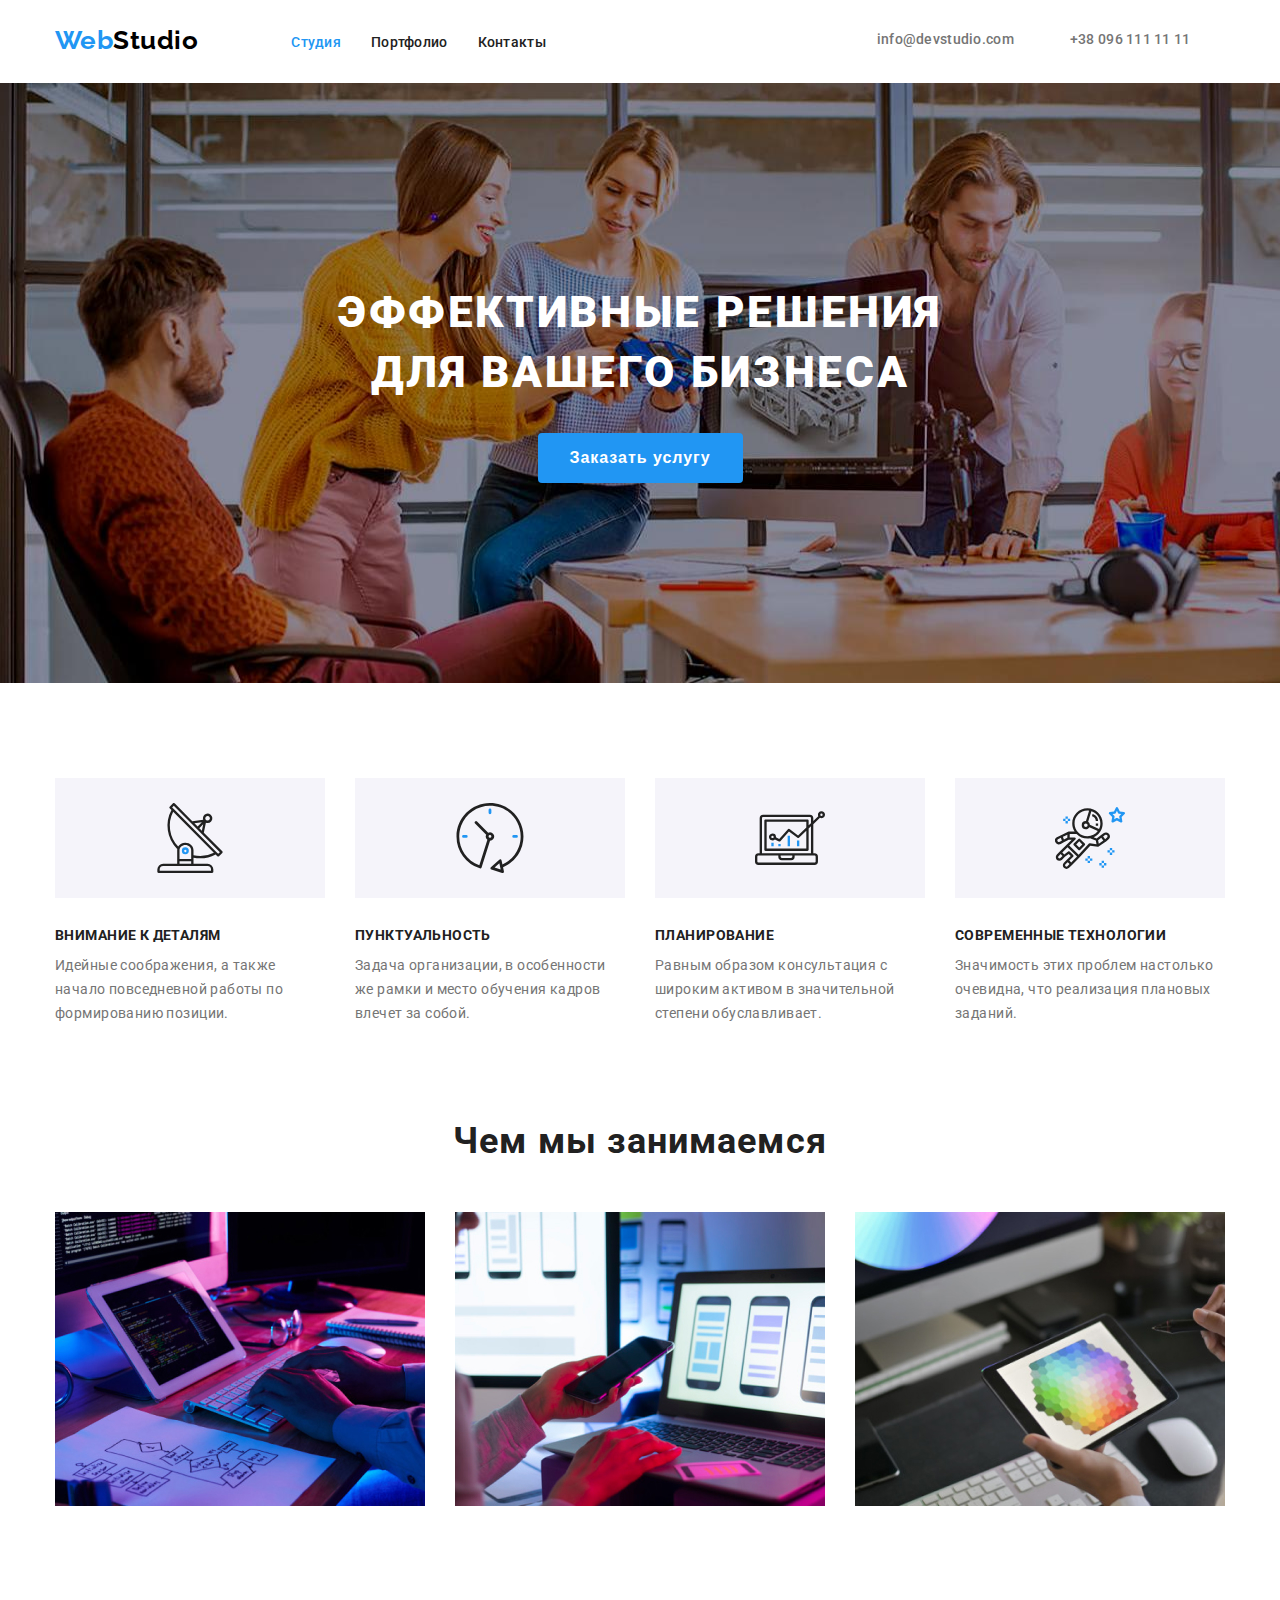
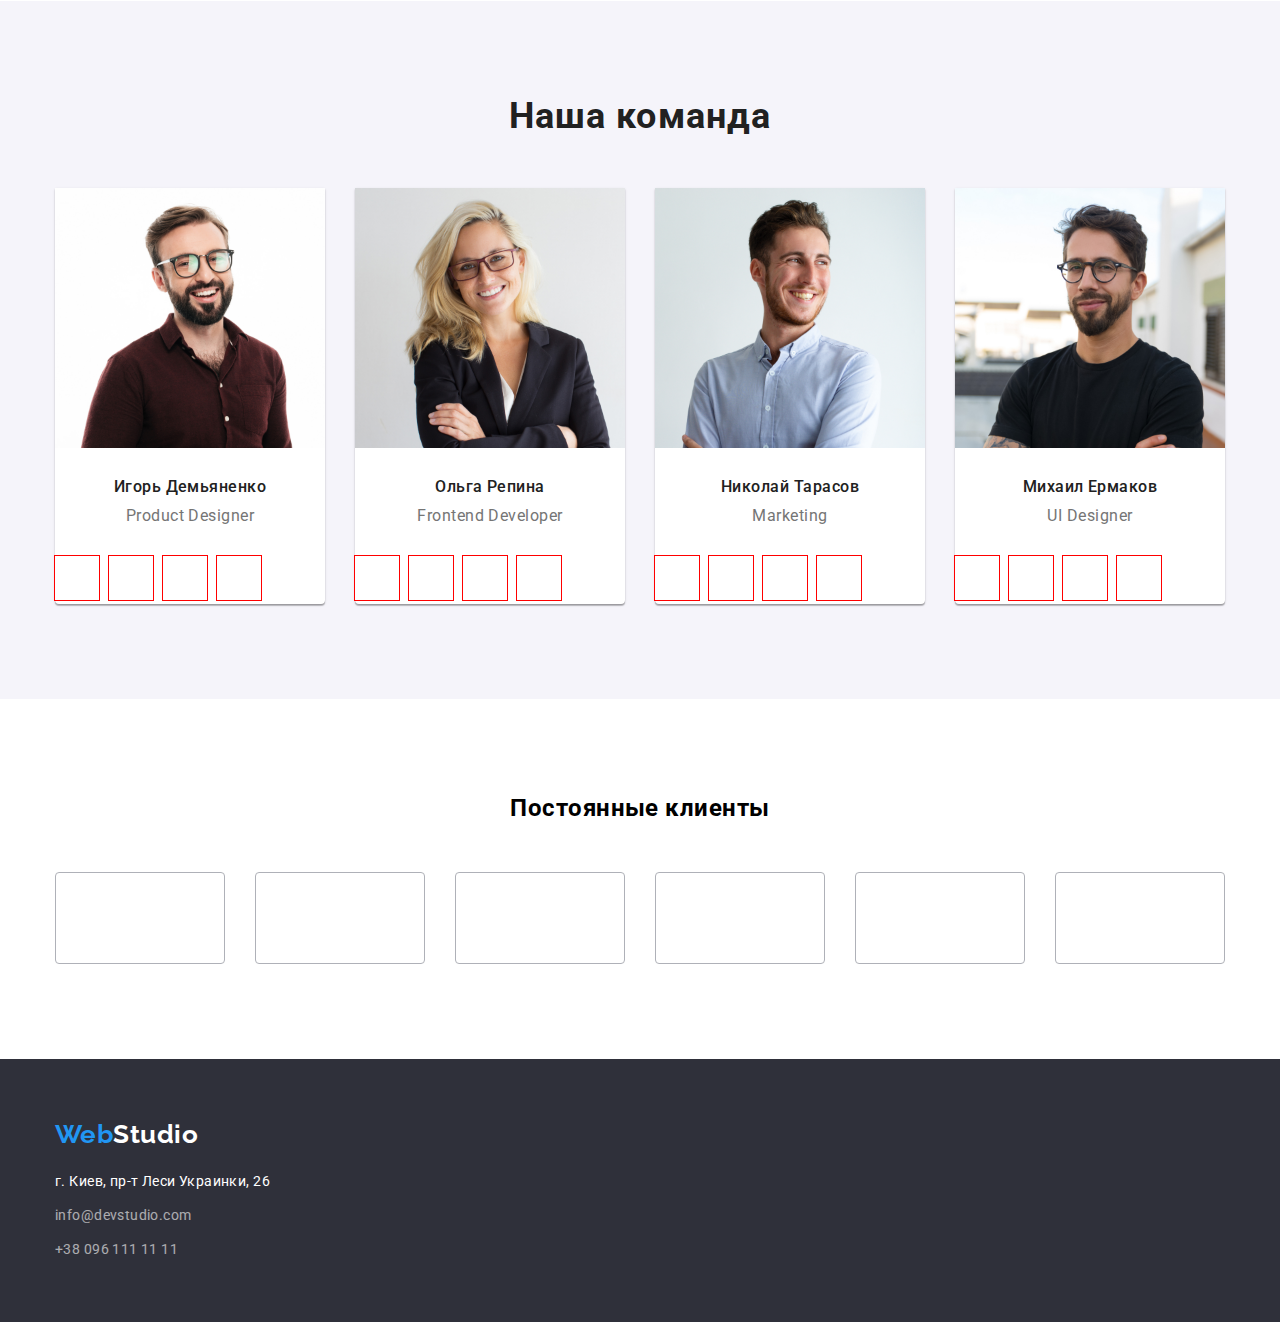
==== commit 1f0890d0: "Header, Hero, Benefits" ====
--- a/index.html
+++ b/index.html
@@ -29,12 +29,21 @@
         </nav>
         <ul class="header-contact list">
           <li class="header-item">
-            <a class="header-email-link link" href="mailto:info@devstudio.com"
-              >info@devstudio.com</a
-            >
+
+            <a class="header-email-link link" href="mailto:info@devstudio.com">
+              <svg class="header-svg" width="16" height="16">
+                <use href="./images/symbol-defs.svg#envelope"></use>
+              </svg>
+              info@devstudio.com
+            </a>
           </li>
           <li class="header-item">
-            <a class="header-tel-link link" href="tel:+38 096 111 11 11">+38 096 111 11 11</a>
+            <a class="header-tel-link link" href="tel:+38 096 111 11 11">
+              <svg class="header-svg" width="16" height="16">
+                <use href="./images/symbol-defs.svg#smartphone"></use>
+              </svg>
+              +38 096 111 11 11
+            </a>
           </li>
         </ul>
       </header>
@@ -55,25 +64,25 @@
         <!-- Benefits -->
         <section class="benefits-class">
           <ul class="benefits-list list">
-            <li class="benefits-list-item">
+            <li class="benefits-list-item icon1">
               <h3 class="benefits-list-title">Внимание к деталям</h3>
               <p class="benefits-list-description">
                 Идейные соображения, а также начало повседневной работы по формированию позиции.
               </p>
             </li>
-            <li class="benefits-list-item">
+            <li class="benefits-list-item icon2">
               <h3 class="benefits-list-title">Пунктуальность</h3>
               <p class="benefits-list-description">
                 Задача организации, в особенности же рамки и место обучения кадров влечет за собой.
               </p>
             </li>
-            <li class="benefits-list-item">
+            <li class="benefits-list-item icon3">
               <h3 class="benefits-list-title">Планирование</h3>
               <p class="benefits-list-description">
                 Равным образом консультация с широким активом в значительной степени обуславливает.
               </p>
             </li>
-            <li class="benefits-list-item">
+            <li class="benefits-list-item icon4">
               <h3 class="benefits-list-title">Современные технологии</h3>
               <p class="benefits-list-description">
                 Значимость этих проблем настолько очевидна, что реализация плановых заданий.
@@ -104,29 +113,116 @@
         <div class="wrapper">
           <h2 class="team-title">Наша команда</h2>
           <ul class="team-list list">
-            <li class="team-list-item">
+            <li class="team-list-item ">
               <img
                 src="./images/personal1.jpg"
                 alt="Игорь Демьяненко-Product Designer"
-                width="270"
-              />
+                width="270"/>
               <h2 class="team-list-item-title">Игорь Демьяненко</h2>
               <p class="team-list-item-text" lang="en">Product Designer</p>
+              <ul class="team-social list">
+                <li class="team-social-item"><a class="team-social-link link" href="">
+                  <svg class="team-svg">
+                    <use href="./images/symbol-defs.cvg#instagram-2"></use>
+                  </svg>
+                </a></li>
+                <li class="team-social-item"><a class="team-social-link link" href="">
+                  <svg class="team-svg">
+                    <use href="./images/symbol-defs.cvg#twitter-1"></use>
+                  </svg>
+                </a></li>
+                <li class="team-social-item"><a class="team-social-link link" href="">
+                  <svg class="team-svg">
+                    <use href="./images/symbol-defs.cvg#facebook-1"></use>
+                  </svg>
+                </a></li>
+                <li class="team-social-item"><a class="team-social-link link" href="">
+                  <svg class="team-svg">
+                    <use href="./images/symbol-defs.cvg#linkedin-1"></use>
+                  </svg>
+                </a></li>
+              </ul>
             </li>
             <li class="team-list-item">
               <img src="./images/personal2.jpg" alt="Ольга Репина-Frontend Developer" width="270" />
               <h2 class="team-list-item-title">Ольга Репина</h2>
               <p class="team-list-item-text" lang="en">Frontend Developer</p>
+              <ul class="team-social list">
+                <li class="team-social-item"><a class="team-social-link link" href="">
+                  <svg class="team-svg">
+                    <use href="./images/symbol-defs.cvg#instagram-2"></use>
+                  </svg>
+                </a></li>
+                <li class="team-social-item"><a class="team-social-link link" href="">
+                  <svg class="team-svg">
+                    <use href="./images/symbol-defs.cvg#twitter-1"></use>
+                  </svg>
+                </a></li>
+                <li class="team-social-item"><a class="team-social-link link" href="">
+                  <svg class="team-svg">
+                    <use href="./images/symbol-defs.cvg#facebook-1"></use>
+                  </svg>
+                </a></li>
+                <li class="team-social-item"><a class="team-social-link link" href="">
+                  <svg class="team-svg">
+                    <use href="./images/symbol-defs.cvg#linkedin-1"></use>
+                  </svg>
+                </a></li>
+              </ul>
             </li>
             <li class="team-list-item">
               <img src="./images/personal3.jpg" alt="Николай Тарасов-Marketing" width="270" />
               <h2 class="team-list-item-title">Николай Тарасов</h2>
               <p class="team-list-item-text" lang="en">Marketing</p>
+              <ul class="team-social list">
+                <li class="team-social-item"><a class="team-social-link link" href="">
+                  <svg class="team-svg">
+                    <use href="./images/symbol-defs.cvg#instagram-2"></use>
+                  </svg>
+                </a></li>
+                <li class="team-social-item"><a class="team-social-link link" href="">
+                  <svg class="team-svg">
+                    <use href="./images/symbol-defs.cvg#twitter-1"></use>
+                  </svg>
+                </a></li>
+                <li class="team-social-item"><a class="team-social-link link" href="">
+                  <svg class="team-svg">
+                    <use href="./images/symbol-defs.cvg#facebook-1"></use>
+                  </svg>
+                </a></li>
+                <li class="team-social-item"><a class="team-social-link link" href="">
+                  <svg class="team-svg">
+                    <use href="./images/symbol-defs.cvg#linkedin-1"></use>
+                  </svg>
+                </a></li>
+              </ul>
             </li>
             <li class="team-list-item">
               <img src="./images/personal4.jpg" alt="Михаил Ермаков-UI Designer" width="270" />
               <h2 class="team-list-item-title">Михаил Ермаков</h2>
               <p class="team-list-item-text" lang="en">UI Designer</p>
+              <ul class="team-social list">
+                <li class="team-social-item"><a class="team-social-link link" href="">
+                  <svg class="team-svg">
+                    <use href="./images/symbol-defs.cvg#instagram-2"></use>
+                  </svg>
+                </a></li>
+                <li class="team-social-item"><a class="team-social-link link" href="">
+                  <svg class="team-svg">
+                    <use href="./images/symbol-defs.cvg#twitter-1"></use>
+                  </svg>
+                </a></li>
+                <li class="team-social-item"><a class="team-social-link link" href="">
+                  <svg class="team-svg">
+                    <use href="./images/symbol-defs.cvg#facebook-1"></use>
+                  </svg>
+                </a></li>
+                <li class="team-social-item"><a class="team-social-link link" href="">
+                  <svg class="team-svg">
+                    <use href="./images/symbol-defs.cvg#linkedin-1"></use>
+                  </svg>
+                </a></li>
+              </ul>
             </li>
           </ul>
         </div>
--- a/css/styles.css
+++ b/css/styles.css
@@ -114,7 +114,7 @@
 }
 
 .header-item {
-  margin-right: 50px;
+  margin-right: 30px;
 }
 
 .header-item:last-child {
@@ -143,23 +143,33 @@
 }
 
 .header-email-link {
+  display: flex;
   font-weight: 500;
   font-size: 14px;
   line-height: 1.14;
   letter-spacing: 0.02em;
   color: var(--secondary-text-color);
-}
-
-.header-email-link:hover {
+  fill: var(--secondary-text-color);
+}
+
+.header-svg {
+  margin-right: 10px;
+}
+
+.header-email-link:hover, 
+.header-tel-link:hover {
+  fill: var(--accent-color);
   color: var(--accent-color);
 }
 
 .header-tel-link {
+  display: flex;
   font-weight: 500;
   font-size: 14px;
   line-height: 1.14;
   letter-spacing: 0.02em;
   color: var(--secondary-text-color);
+  fill: var(--secondary-text-color);
 }
 
 .header-tel-link:hover {
@@ -169,7 +179,7 @@
 /* First Section */
 
 .first-section {
-  background-color: #2f303a;
+  background-image: url(../images/headerbg.jpg);
   padding-bottom: 200px;
   padding-top: 200px;
 }
@@ -221,6 +231,50 @@
   justify-content: space-between;
 }
 
+.icon1::before {
+  content: '';
+  display: block;
+  height: 120px;
+  background-color: #F5F4FA;
+  background-image: url(../images/antenna.svg);
+  background-repeat: no-repeat;
+  background-position: center;
+  margin-bottom: 30px;
+}
+
+.icon2::before {
+  content: '';
+  display: block;
+  height: 120px;
+  background-color: #F5F4FA;
+  background-image: url(../images/clock.svg);
+  background-repeat: no-repeat;
+  background-position: center;
+  margin-bottom: 30px;
+}
+
+.icon3::before {
+  content: '';
+  display: block;
+  height: 120px;
+  background-color: #F5F4FA;
+  background-image: url(../images/diagram.svg);
+  background-repeat: no-repeat;
+  background-position: center;
+  margin-bottom: 30px;
+}
+
+.icon4::before {
+  content: '';
+  display: block;
+  height: 120px;
+  background-color: #F5F4FA;
+  background-image: url(../images/astronaut.svg);
+  background-repeat: no-repeat;
+  background-position: center;
+  margin-bottom: 30px;
+}
+
 .benefits-list-title {
   margin-bottom: 10px;
   font-weight: bold;
@@ -299,6 +353,30 @@
     0px 2px 1px rgba(0, 0, 0, 0.2);
   border-radius: 0px 0px 4px 4px;
   width: 270px;
+}
+
+.team-social {
+  display: flex;
+  flex-direction: row;
+}
+
+.team-social-item {
+  margin-right: 10px;
+}
+
+.team-social-item.nth-child {
+  margin: 0 32px;
+}
+
+.team-social-link {
+  fill: #AFB1B8;
+}
+
+.team-svg {
+  outline: 1px solid red;
+  width: 44px;
+  height: 44px;
+  fill: #AFB1B8;
 }
 
 .team-list-item-title {
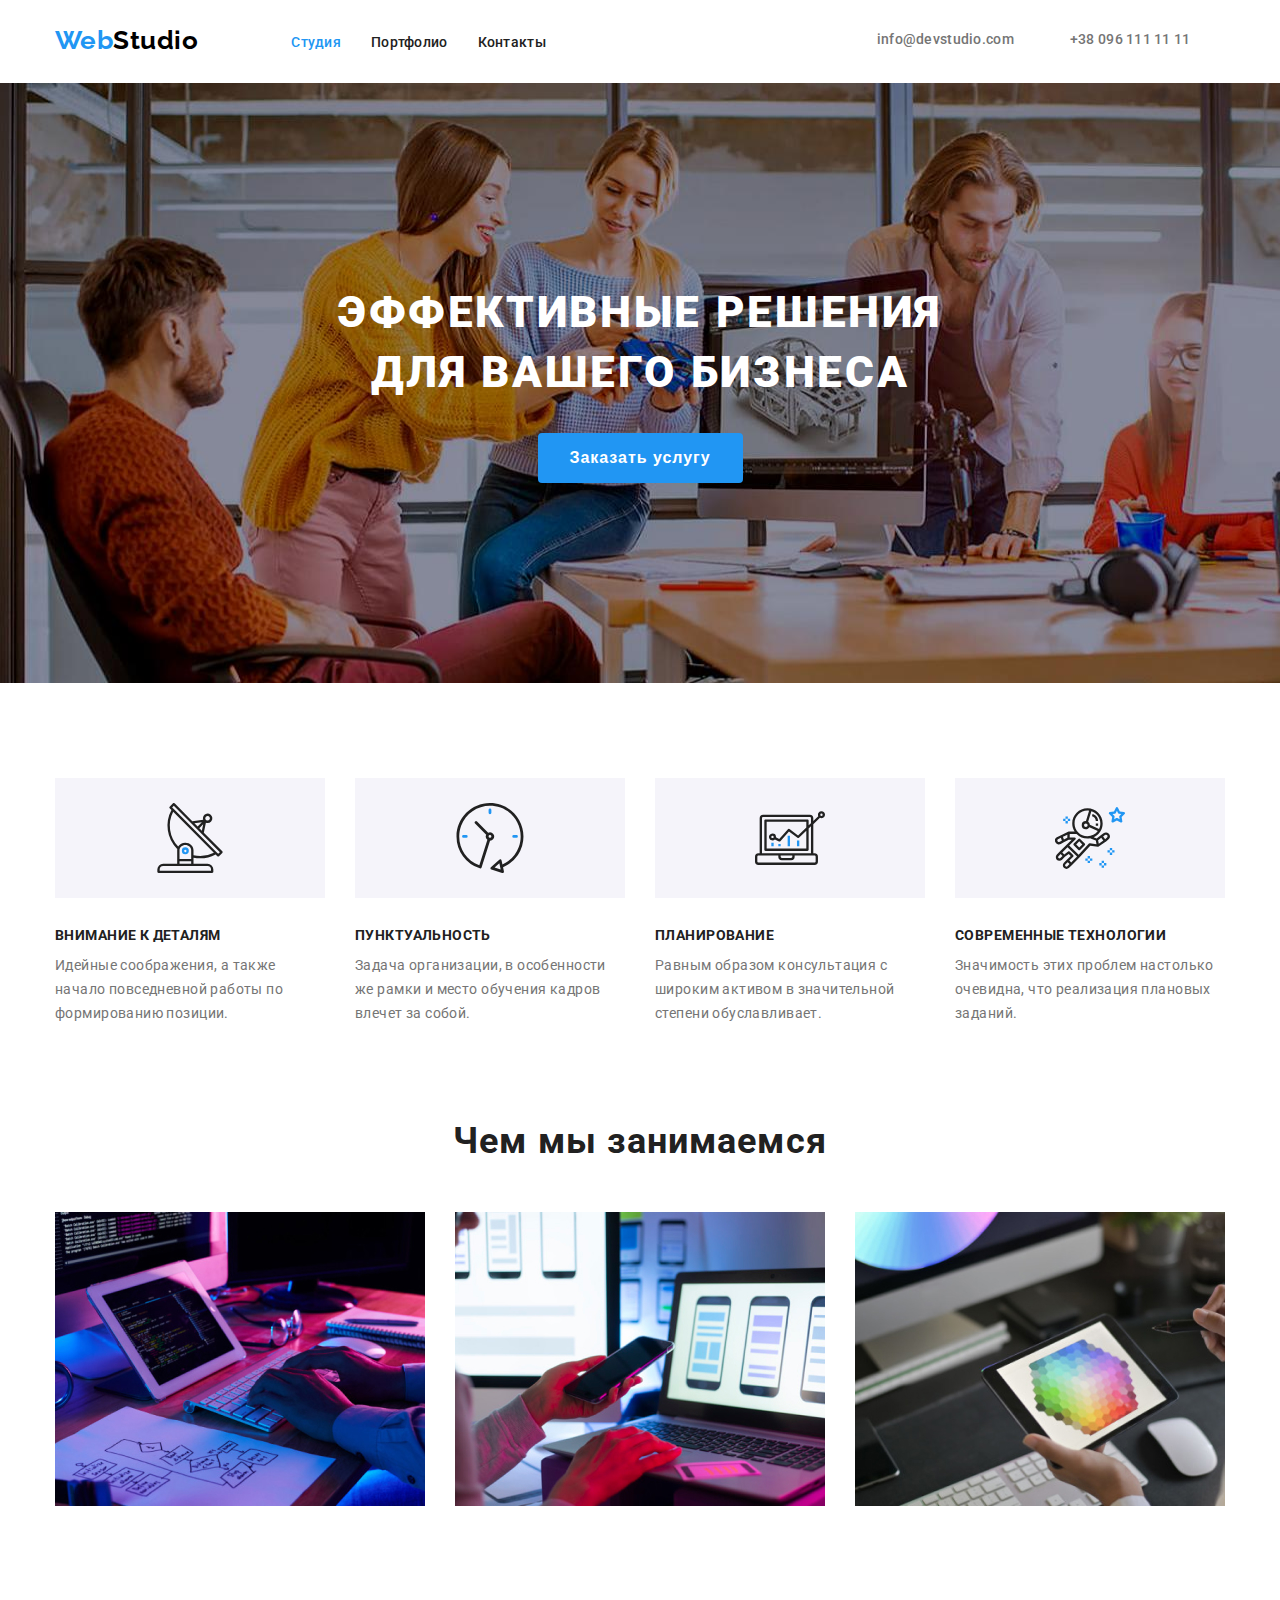
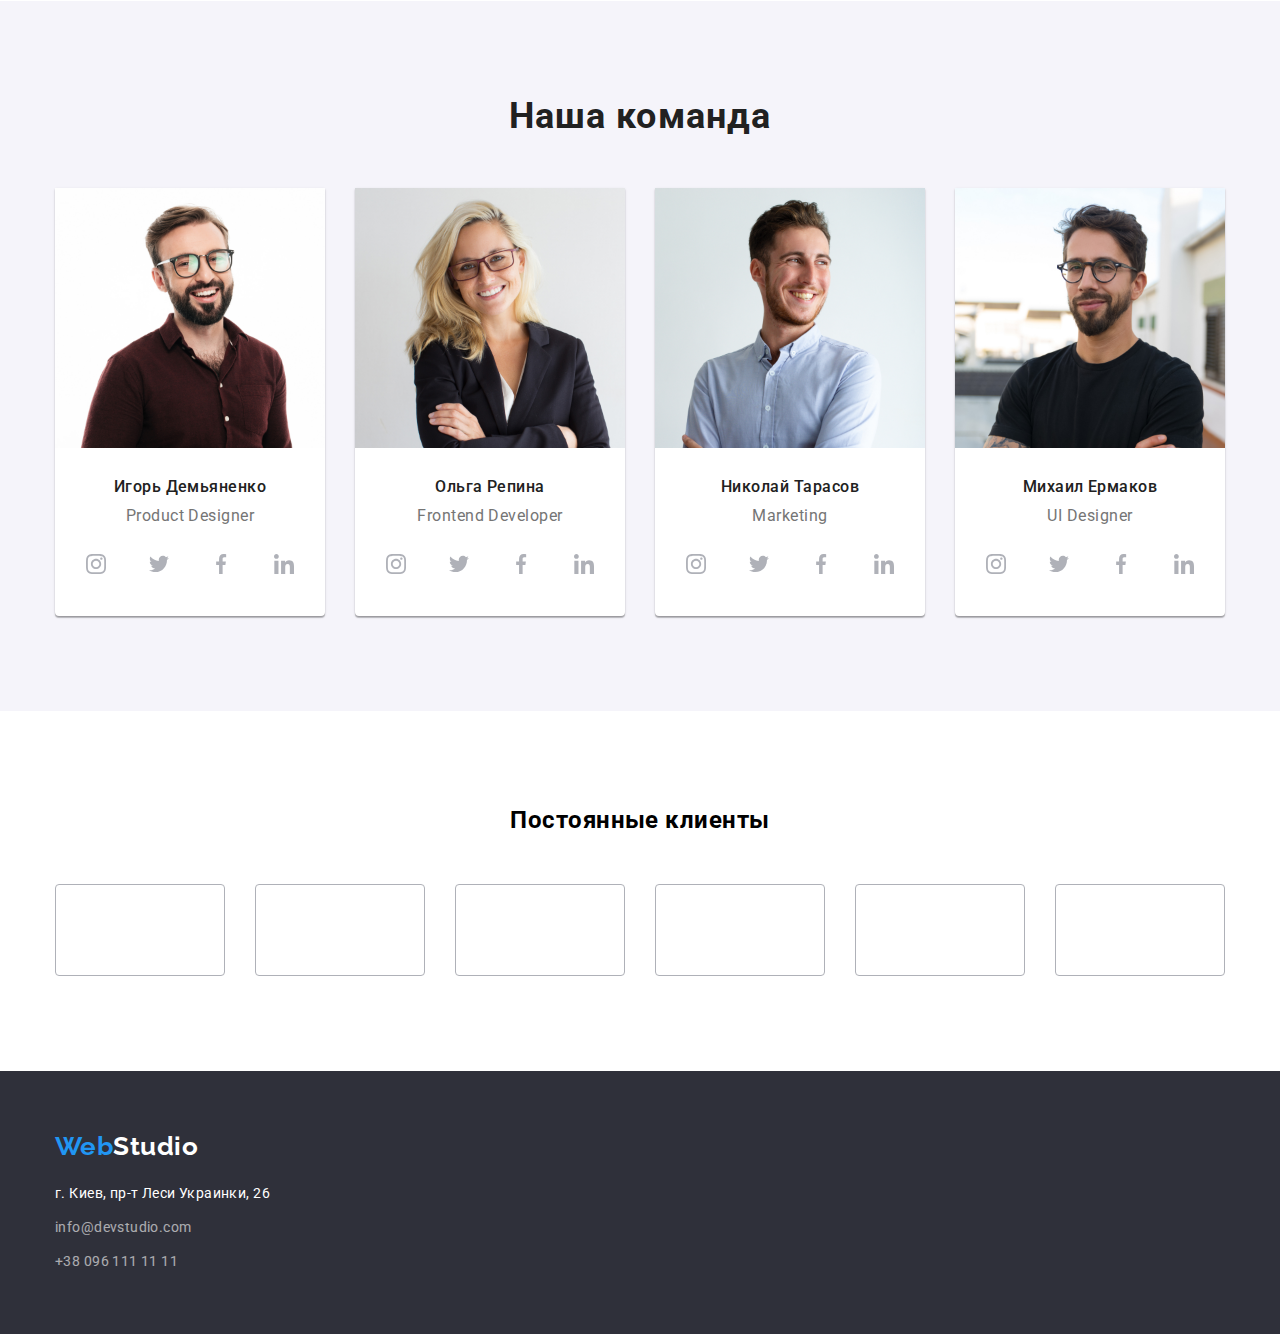
==== commit ad2c4ad5: "Social" ====
--- a/index.html
+++ b/index.html
@@ -29,7 +29,6 @@
         </nav>
         <ul class="header-contact list">
           <li class="header-item">
-
             <a class="header-email-link link" href="mailto:info@devstudio.com">
               <svg class="header-svg" width="16" height="16">
                 <use href="./images/symbol-defs.svg#envelope"></use>
@@ -113,34 +112,43 @@
         <div class="wrapper">
           <h2 class="team-title">Наша команда</h2>
           <ul class="team-list list">
-            <li class="team-list-item ">
+            <li class="team-list-item">
               <img
                 src="./images/personal1.jpg"
                 alt="Игорь Демьяненко-Product Designer"
-                width="270"/>
+                width="270"
+              />
               <h2 class="team-list-item-title">Игорь Демьяненко</h2>
               <p class="team-list-item-text" lang="en">Product Designer</p>
               <ul class="team-social list">
-                <li class="team-social-item"><a class="team-social-link link" href="">
-                  <svg class="team-svg">
-                    <use href="./images/symbol-defs.cvg#instagram-2"></use>
-                  </svg>
-                </a></li>
-                <li class="team-social-item"><a class="team-social-link link" href="">
-                  <svg class="team-svg">
-                    <use href="./images/symbol-defs.cvg#twitter-1"></use>
-                  </svg>
-                </a></li>
-                <li class="team-social-item"><a class="team-social-link link" href="">
-                  <svg class="team-svg">
-                    <use href="./images/symbol-defs.cvg#facebook-1"></use>
-                  </svg>
-                </a></li>
-                <li class="team-social-item"><a class="team-social-link link" href="">
-                  <svg class="team-svg">
-                    <use href="./images/symbol-defs.cvg#linkedin-1"></use>
-                  </svg>
-                </a></li>
+                <li class="team-social-item">
+                  <a class="team-social-link link" href="">
+                    <svg class="team-svg">
+                      <use href="./images/symbol-defs.svg#instagram-2"></use>
+                    </svg>
+                  </a>
+                </li>
+                <li class="team-social-item">
+                  <a class="team-social-link link" href="">
+                    <svg class="team-svg">
+                      <use href="./images/symbol-defs.svg#twitter-1"></use>
+                    </svg>
+                  </a>
+                </li>
+                <li class="team-social-item">
+                  <a class="team-social-link link" href="">
+                    <svg class="team-svg">
+                      <use href="./images/symbol-defs.svg#facebook-1"></use>
+                    </svg>
+                  </a>
+                </li>
+                <li class="team-social-item">
+                  <a class="team-social-link link" href="">
+                    <svg class="team-svg">
+                      <use href="./images/symbol-defs.svg#linkedin-1"></use>
+                    </svg>
+                  </a>
+                </li>
               </ul>
             </li>
             <li class="team-list-item">
@@ -148,26 +156,34 @@
               <h2 class="team-list-item-title">Ольга Репина</h2>
               <p class="team-list-item-text" lang="en">Frontend Developer</p>
               <ul class="team-social list">
-                <li class="team-social-item"><a class="team-social-link link" href="">
-                  <svg class="team-svg">
-                    <use href="./images/symbol-defs.cvg#instagram-2"></use>
-                  </svg>
-                </a></li>
-                <li class="team-social-item"><a class="team-social-link link" href="">
-                  <svg class="team-svg">
-                    <use href="./images/symbol-defs.cvg#twitter-1"></use>
-                  </svg>
-                </a></li>
-                <li class="team-social-item"><a class="team-social-link link" href="">
-                  <svg class="team-svg">
-                    <use href="./images/symbol-defs.cvg#facebook-1"></use>
-                  </svg>
-                </a></li>
-                <li class="team-social-item"><a class="team-social-link link" href="">
-                  <svg class="team-svg">
-                    <use href="./images/symbol-defs.cvg#linkedin-1"></use>
-                  </svg>
-                </a></li>
+                <li class="team-social-item">
+                  <a class="team-social-link link" href="">
+                    <svg class="team-svg">
+                      <use href="./images/symbol-defs.svg#instagram-2"></use>
+                    </svg>
+                  </a>
+                </li>
+                <li class="team-social-item">
+                  <a class="team-social-link link" href="">
+                    <svg class="team-svg">
+                      <use href="./images/symbol-defs.svg#twitter-1"></use>
+                    </svg>
+                  </a>
+                </li>
+                <li class="team-social-item">
+                  <a class="team-social-link link" href="">
+                    <svg class="team-svg">
+                      <use href="./images/symbol-defs.svg#facebook-1"></use>
+                    </svg>
+                  </a>
+                </li>
+                <li class="team-social-item">
+                  <a class="team-social-link link" href="">
+                    <svg class="team-svg">
+                      <use href="./images/symbol-defs.svg#linkedin-1"></use>
+                    </svg>
+                  </a>
+                </li>
               </ul>
             </li>
             <li class="team-list-item">
@@ -175,26 +191,34 @@
               <h2 class="team-list-item-title">Николай Тарасов</h2>
               <p class="team-list-item-text" lang="en">Marketing</p>
               <ul class="team-social list">
-                <li class="team-social-item"><a class="team-social-link link" href="">
-                  <svg class="team-svg">
-                    <use href="./images/symbol-defs.cvg#instagram-2"></use>
-                  </svg>
-                </a></li>
-                <li class="team-social-item"><a class="team-social-link link" href="">
-                  <svg class="team-svg">
-                    <use href="./images/symbol-defs.cvg#twitter-1"></use>
-                  </svg>
-                </a></li>
-                <li class="team-social-item"><a class="team-social-link link" href="">
-                  <svg class="team-svg">
-                    <use href="./images/symbol-defs.cvg#facebook-1"></use>
-                  </svg>
-                </a></li>
-                <li class="team-social-item"><a class="team-social-link link" href="">
-                  <svg class="team-svg">
-                    <use href="./images/symbol-defs.cvg#linkedin-1"></use>
-                  </svg>
-                </a></li>
+                <li class="team-social-item">
+                  <a class="team-social-link link" href="">
+                    <svg class="team-svg">
+                      <use href="./images/symbol-defs.svg#instagram-2"></use>
+                    </svg>
+                  </a>
+                </li>
+                <li class="team-social-item">
+                  <a class="team-social-link link" href="">
+                    <svg class="team-svg">
+                      <use href="./images/symbol-defs.svg#twitter-1"></use>
+                    </svg>
+                  </a>
+                </li>
+                <li class="team-social-item">
+                  <a class="team-social-link link" href="">
+                    <svg class="team-svg">
+                      <use href="./images/symbol-defs.svg#facebook-1"></use>
+                    </svg>
+                  </a>
+                </li>
+                <li class="team-social-item">
+                  <a class="team-social-link link" href="">
+                    <svg class="team-svg">
+                      <use href="./images/symbol-defs.svg#linkedin-1"></use>
+                    </svg>
+                  </a>
+                </li>
               </ul>
             </li>
             <li class="team-list-item">
@@ -202,26 +226,34 @@
               <h2 class="team-list-item-title">Михаил Ермаков</h2>
               <p class="team-list-item-text" lang="en">UI Designer</p>
               <ul class="team-social list">
-                <li class="team-social-item"><a class="team-social-link link" href="">
-                  <svg class="team-svg">
-                    <use href="./images/symbol-defs.cvg#instagram-2"></use>
-                  </svg>
-                </a></li>
-                <li class="team-social-item"><a class="team-social-link link" href="">
-                  <svg class="team-svg">
-                    <use href="./images/symbol-defs.cvg#twitter-1"></use>
-                  </svg>
-                </a></li>
-                <li class="team-social-item"><a class="team-social-link link" href="">
-                  <svg class="team-svg">
-                    <use href="./images/symbol-defs.cvg#facebook-1"></use>
-                  </svg>
-                </a></li>
-                <li class="team-social-item"><a class="team-social-link link" href="">
-                  <svg class="team-svg">
-                    <use href="./images/symbol-defs.cvg#linkedin-1"></use>
-                  </svg>
-                </a></li>
+                <li class="team-social-item">
+                  <a class="team-social-link link" href="">
+                    <svg class="team-svg">
+                      <use href="./images/symbol-defs.svg#instagram-2"></use>
+                    </svg>
+                  </a>
+                </li>
+                <li class="team-social-item">
+                  <a class="team-social-link link" href="">
+                    <svg class="team-svg">
+                      <use href="./images/symbol-defs.svg#twitter-1"></use>
+                    </svg>
+                  </a>
+                </li>
+                <li class="team-social-item">
+                  <a class="team-social-link link" href="">
+                    <svg class="team-svg">
+                      <use href="./images/symbol-defs.svg#facebook-1"></use>
+                    </svg>
+                  </a>
+                </li>
+                <li class="team-social-item">
+                  <a class="team-social-link link" href="">
+                    <svg class="team-svg">
+                      <use href="./images/symbol-defs.svg#linkedin-1"></use>
+                    </svg>
+                  </a>
+                </li>
               </ul>
             </li>
           </ul>
--- a/css/styles.css
+++ b/css/styles.css
@@ -156,7 +156,7 @@
   margin-right: 10px;
 }
 
-.header-email-link:hover, 
+.header-email-link:hover,
 .header-tel-link:hover {
   fill: var(--accent-color);
   color: var(--accent-color);
@@ -235,7 +235,7 @@
   content: '';
   display: block;
   height: 120px;
-  background-color: #F5F4FA;
+  background-color: #f5f4fa;
   background-image: url(../images/antenna.svg);
   background-repeat: no-repeat;
   background-position: center;
@@ -246,7 +246,7 @@
   content: '';
   display: block;
   height: 120px;
-  background-color: #F5F4FA;
+  background-color: #f5f4fa;
   background-image: url(../images/clock.svg);
   background-repeat: no-repeat;
   background-position: center;
@@ -257,7 +257,7 @@
   content: '';
   display: block;
   height: 120px;
-  background-color: #F5F4FA;
+  background-color: #f5f4fa;
   background-image: url(../images/diagram.svg);
   background-repeat: no-repeat;
   background-position: center;
@@ -268,7 +268,7 @@
   content: '';
   display: block;
   height: 120px;
-  background-color: #F5F4FA;
+  background-color: #f5f4fa;
   background-image: url(../images/astronaut.svg);
   background-repeat: no-repeat;
   background-position: center;
@@ -357,26 +357,34 @@
 
 .team-social {
   display: flex;
-  flex-direction: row;
+  justify-content: space-evenly;
 }
 
 .team-social-item {
-  margin-right: 10px;
-}
-
-.team-social-item.nth-child {
-  margin: 0 32px;
+  display: flex;
+  justify-content: center;
 }
 
 .team-social-link {
-  fill: #AFB1B8;
-}
-
-.team-svg {
-  outline: 1px solid red;
   width: 44px;
   height: 44px;
-  fill: #AFB1B8;
+  display: flex;
+  justify-content: center;
+  align-items: center;
+  border-radius: 50%;
+  cursor: pointer;
+  margin-bottom: 30px;
+  fill: var(--clients-color);
+}
+
+.team-svg {
+  width: 20px;
+  height: 20px;
+}
+
+.team-social-link:hover {
+  background-color: var(--accent-color);
+  fill: var(--primary-title-color);
 }
 
 .team-list-item-title {
@@ -397,7 +405,7 @@
   letter-spacing: 0.03em;
   color: var(--secondary-text-color);
   margin-top: 10px;
-  margin-bottom: 30px;
+  margin-bottom: 16px;
 }
 
 /* Clients */
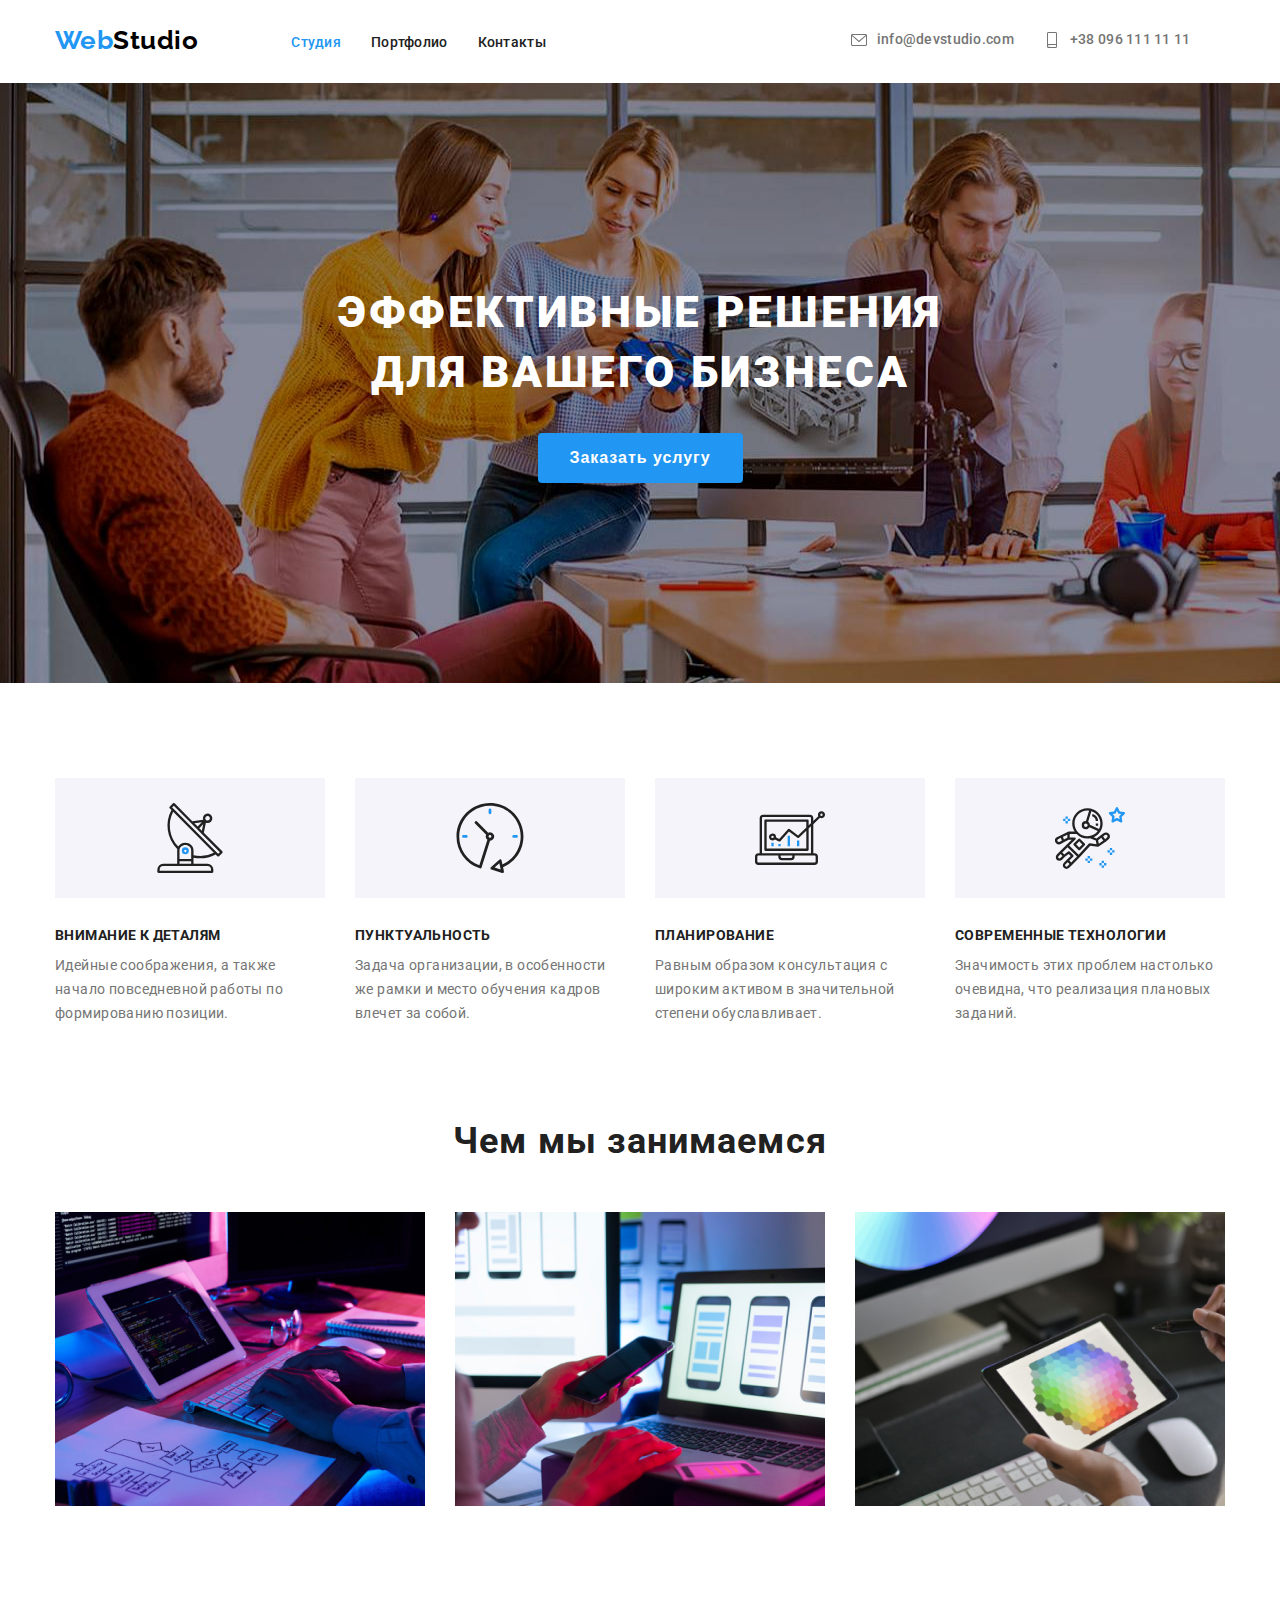
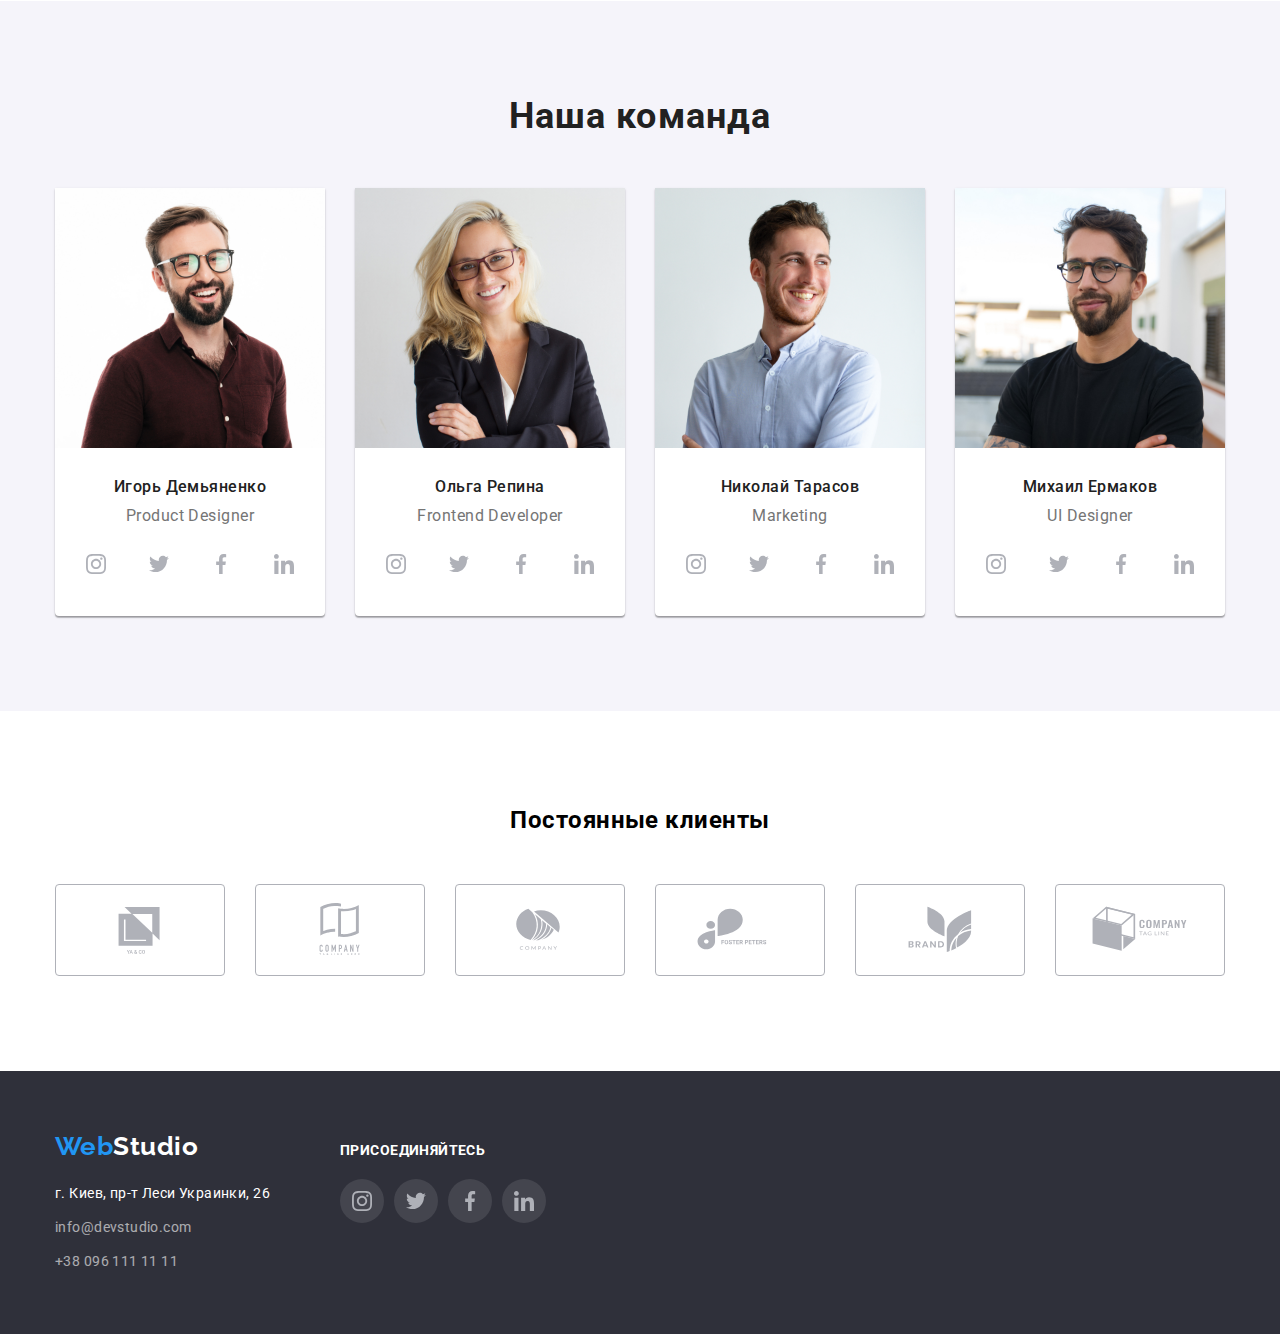
==== commit 783c16eb: "Hw done" ====
--- a/index.html
+++ b/index.html
@@ -315,18 +315,55 @@
     <!-- Footer -->
     <footer class="footer">
       <div class="wrapper">
-        <a href="#" class="footer-logo link"><span class="link-span">Web</span>Studio</a>
-        <address class="footer-address">г. Киев, пр-т Леси Украинки, 26</address>
-        <ul class="footer-list list">
-          <li class="footer-item">
-            <a class="footer-email-link link" href="mailto:info@devstudio.com"
-              >info@devstudio.com</a
-            >
-          </li>
-          <li class="footer-item">
-            <a class="footer-tel-link link" href="tel:+38 096 111 11 11">+38 096 111 11 11</a>
-          </li>
-        </ul>
+        <div class="footer-flex">
+          <div class="footer-social">
+            <a href="#" class="footer-logo link"><span class="link-span">Web</span>Studio</a>
+            <address class="footer-address">г. Киев, пр-т Леси Украинки, 26</address>
+            <ul class="footer-list list">
+              <li class="footer-item">
+                <a class="footer-email-link link" href="mailto:info@devstudio.com"
+                  >info@devstudio.com</a
+                >
+              </li>
+              <li class="footer-item">
+                <a class="footer-tel-link link" href="tel:+38 096 111 11 11">+38 096 111 11 11</a>
+              </li>
+            </ul>
+          </div>
+          <div class="footer-invite">
+            <p class="footer-text">присоединяйтесь</p>
+            <ul class="footer-invite-list list">
+              <li class="footer-invite-item">
+                <a class="footer-invite-link link" href="">
+                  <svg class="footer-svg">
+                    <use href="./images/symbol-defs.svg#instagram-2"></use>
+                  </svg>
+                </a>
+              </li>
+              <li class="footer-invite-item">
+                <a class="footer-invite-link link" href="">
+                  <svg class="footer-svg">
+                    <use href="./images/symbol-defs.svg#twitter-1"></use>
+                  </svg>
+                </a>
+              </li>
+              <li class="footer-invite-item">
+                <a class="footer-invite-link link" href="">
+                  <svg class="footer-svg">
+                    <use href="./images/symbol-defs.svg#facebook-1"></use>
+                  </svg>
+                </a>
+              </li>
+              <li class="footer-invite-item">
+                <a class="footer-invite-link link" href="">
+                  <svg class="footer-svg">
+                    <use href="./images/symbol-defs.svg#linkedin-1"></use>
+                  </svg>
+                </a>
+              </li>
+            </ul>
+          </div>
+        </div>
       </div>
     </footer>
   </body>
--- a/css/styles.css
+++ b/css/styles.css
@@ -339,7 +339,8 @@
   margin-bottom: 50px;
 }
 
-.team-list {
+.team-list,
+.footer-invite-list {
   display: flex;
 }
 
@@ -377,12 +378,14 @@
   fill: var(--clients-color);
 }
 
-.team-svg {
+.team-svg,
+.footer-svg {
   width: 20px;
   height: 20px;
 }
 
-.team-social-link:hover {
+.team-social-link:hover,
+.footer-invite-link:hover {
   background-color: var(--accent-color);
   fill: var(--primary-title-color);
 }
@@ -440,20 +443,16 @@
   display: flex;
   justify-content: center;
   align-items: center;
-  fill: #afb1b8;
+  fill: var(--clients-color);
 }
 
 .clients-item-link:hover {
   border: 1px solid var(--accent-color);
+  fill: var(--accent-color);
 }
 
 .clients-svg {
   width: 170px;
-  fill: var(--clients-color);
-}
-
-.clients-svg:hover {
-  fill: var(--accent-color);
 }
 
 /* Footer */
@@ -464,6 +463,11 @@
   padding-bottom: 60px;
 }
 
+.footer-flex {
+  display: flex;
+  align-items: baseline;
+}
+
 .footer-logo {
   display: inline-block;
   margin-bottom: 20px;
@@ -498,6 +502,42 @@
   letter-spacing: 0.03em;
   color: var(--primary-title-color);
   opacity: 0.6;
+}
+
+.footer-invite {
+  margin-left: 70px;
+  display: flex;
+  flex-direction: column;
+}
+
+.footer-text {
+  font-weight: 700;
+  font-size: 14px;
+  line-height: 1.14;
+  letter-spacing: 0.03em;
+  text-transform: uppercase;
+  color: var(--primary-title-color);
+  margin-bottom: 20px;
+}
+
+.footer-invite-item {
+  margin-right: 10px;
+}
+
+.footer-invite-item:last-child {
+  margin-right: 0;
+}
+
+.footer-invite-link {
+  width: 44px;
+  height: 44px;
+  display: flex;
+  justify-content: center;
+  align-items: center;
+  border-radius: 50%;
+  cursor: pointer;
+  fill: var(--clients-color);
+  background: rgba(255, 255, 255, 0.1);
 }
 
 /* Portfolio */
@@ -567,6 +607,11 @@
   flex-basis: calc(100% / 3 - 30px);
 }
 
+.product-item:hover {
+  box-shadow: 0px 1px 1px rgba(0, 0, 0, 0.12), 0px 4px 4px rgba(0, 0, 0, 0.06),
+    1px 4px 6px rgba(0, 0, 0, 0.16);
+}
+
 .product-block {
   padding: 20px 24px;
   border: 1px solid #eeeeee;
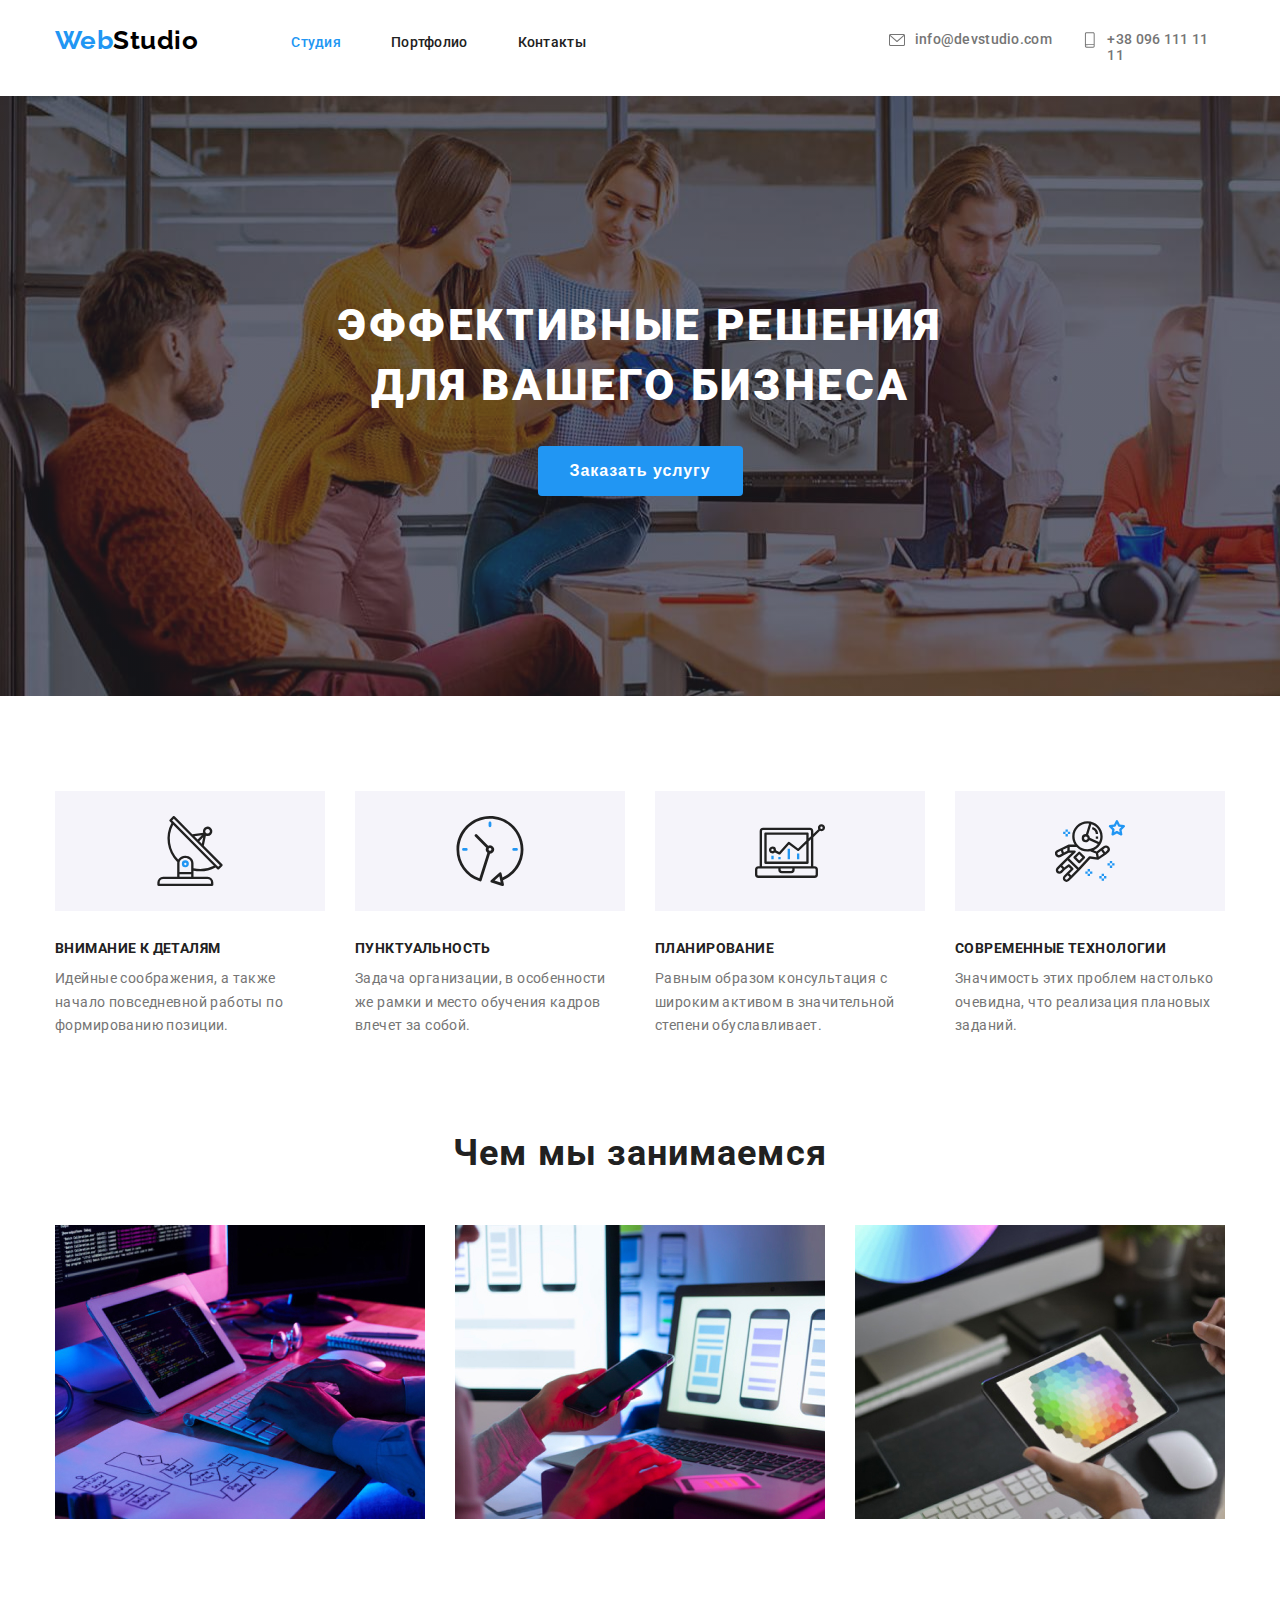
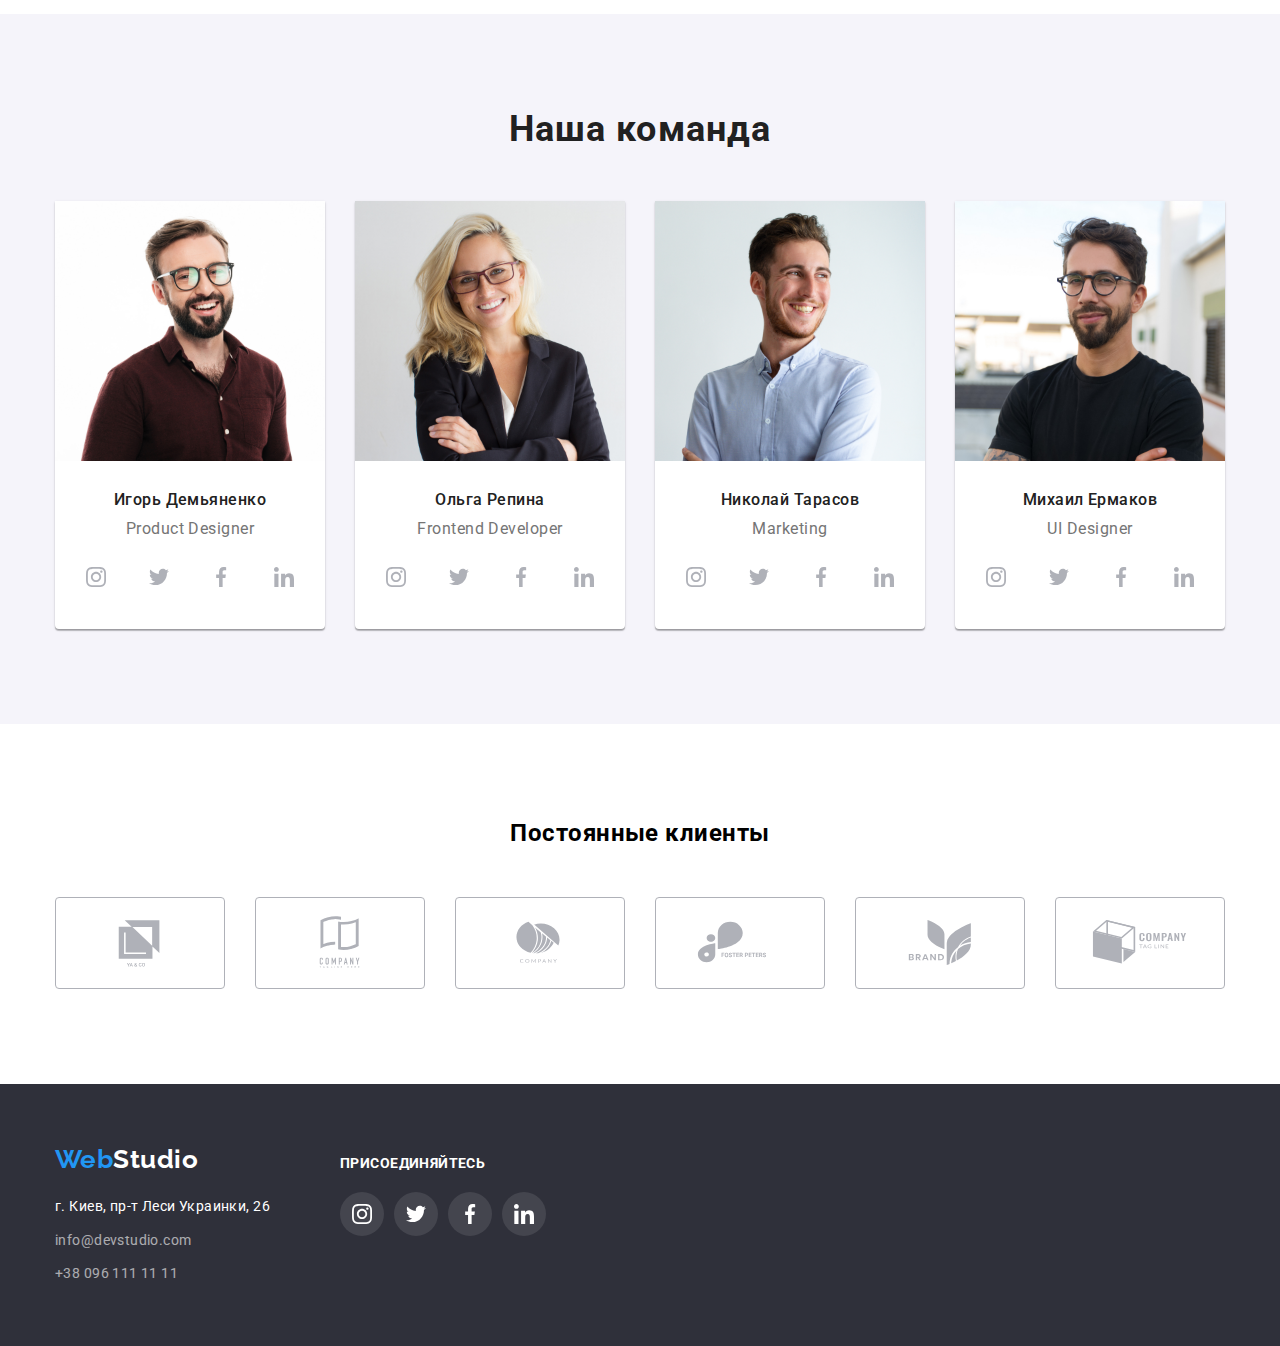
==== commit 7512ae01: "update" ====
--- a/index.html
+++ b/index.html
@@ -14,9 +14,9 @@
   </head>
 
   <body>
-    <div class="wrapper">
-      <!-- Header -->
-      <header class="header">
+    <!-- Header -->
+    <header class="header">
+      <div class="wrapper">
         <nav class="header-nav">
           <a href="#" class="logo header-logo link"><span class="link-span">Web</span>Studio</a>
           <ul class="header-list list">
@@ -26,27 +26,27 @@
             </li>
             <li class="header-item"><a class="header-link link" href="#">Контакты</a></li>
           </ul>
+          <ul class="header-contact list">
+            <li class="header-contact-item">
+              <a class="header-email-link link" href="mailto:info@devstudio.com">
+                <svg class="header-svg" width="16" height="16">
+                  <use href="./images/symbol-defs.svg#envelope"></use>
+                </svg>
+                info@devstudio.com
+              </a>
+            </li>
+            <li class="header-contact-item">
+              <a class="header-tel-link link" href="tel:+38 096 111 11 11">
+                <svg class="header-svg" width="16" height="16">
+                  <use href="./images/symbol-defs.svg#smartphone"></use>
+                </svg>
+                +38 096 111 11 11
+              </a>
+            </li>
+          </ul>
         </nav>
-        <ul class="header-contact list">
-          <li class="header-item">
-            <a class="header-email-link link" href="mailto:info@devstudio.com">
-              <svg class="header-svg" width="16" height="16">
-                <use href="./images/symbol-defs.svg#envelope"></use>
-              </svg>
-              info@devstudio.com
-            </a>
-          </li>
-          <li class="header-item">
-            <a class="header-tel-link link" href="tel:+38 096 111 11 11">
-              <svg class="header-svg" width="16" height="16">
-                <use href="./images/symbol-defs.svg#smartphone"></use>
-              </svg>
-              +38 096 111 11 11
-            </a>
-          </li>
-        </ul>
-      </header>
-    </div>
+      </div>
+    </header>
 
     <!-- Main -->
     <main>
--- a/css/styles.css
+++ b/css/styles.css
@@ -88,6 +88,7 @@
 
 .header {
   display: flex;
+  flex-direction: row;
 }
 
 .header-portfolio {
@@ -110,14 +111,22 @@
   display: flex;
   flex-direction: row;
   padding: 32px 0px;
-  margin-right: 305px;
+  margin-right: 303px;
 }
 
 .header-item {
+  margin-right: 50px;
+}
+
+.header-item:last-child {
+  margin-right: 0;
+}
+
+.header-contact-item {
   margin-right: 30px;
 }
 
-.header-item:last-child {
+.header-contact-item:last-child {
   margin-right: 0;
 }
 
@@ -138,7 +147,8 @@
   color: var(--accent-color);
 }
 
-.header-link:hover {
+.header-link:hover,
+.header-link:focus {
   color: var(--accent-color);
 }
 
@@ -157,7 +167,9 @@
 }
 
 .header-email-link:hover,
-.header-tel-link:hover {
+.header-tel-link:hover,
+.header-email-link:focus,
+.header-tel-link:focus {
   fill: var(--accent-color);
   color: var(--accent-color);
 }
@@ -172,14 +184,16 @@
   fill: var(--secondary-text-color);
 }
 
-.header-tel-link:hover {
+.header-tel-link:hover,
+.header-tel-link:focus {
   color: var(--accent-color);
 }
 
 /* First Section */
 
 .first-section {
-  background-image: url(../images/headerbg.jpg);
+  background-image: linear-gradient(to right, rgba(47, 48, 58, 0.4), rgba(47, 48, 58, 0.4)),
+    url(../images/headerbg.jpg);
   padding-bottom: 200px;
   padding-top: 200px;
 }
@@ -364,6 +378,7 @@
 .team-social-item {
   display: flex;
   justify-content: center;
+  margin-bottom: 30px;
 }
 
 .team-social-link {
@@ -374,7 +389,6 @@
   align-items: center;
   border-radius: 50%;
   cursor: pointer;
-  margin-bottom: 30px;
   fill: var(--clients-color);
 }
 
@@ -385,7 +399,9 @@
 }
 
 .team-social-link:hover,
-.footer-invite-link:hover {
+.footer-invite-link:hover,
+.team-social-link:focus,
+.footer-invite-link:focus {
   background-color: var(--accent-color);
   fill: var(--primary-title-color);
 }
@@ -435,6 +451,10 @@
   flex-basis: calc(100% / 6 - 30px);
 }
 
+.clients-item:last-child {
+  margin-right: 0;
+}
+
 .clients-item-link {
   width: 170px;
   height: 92px;
@@ -451,10 +471,6 @@
   fill: var(--accent-color);
 }
 
-.clients-svg {
-  width: 170px;
-}
-
 /* Footer */
 
 .footer {
@@ -536,7 +552,7 @@
   align-items: center;
   border-radius: 50%;
   cursor: pointer;
-  fill: var(--clients-color);
+  fill: var(--primary-title-color);
   background: rgba(255, 255, 255, 0.1);
 }
 
@@ -577,7 +593,8 @@
   border: transparent;
 }
 
-.filter-link:hover {
+.filter-link:hover,
+.filter-link:focus {
   background-color: var(--accent-color);
   color: var(--primary-title-color);
 }
@@ -607,7 +624,8 @@
   flex-basis: calc(100% / 3 - 30px);
 }
 
-.product-item:hover {
+.product-item:hover,
+.product-item:focus {
   box-shadow: 0px 1px 1px rgba(0, 0, 0, 0.12), 0px 4px 4px rgba(0, 0, 0, 0.06),
     1px 4px 6px rgba(0, 0, 0, 0.16);
 }
